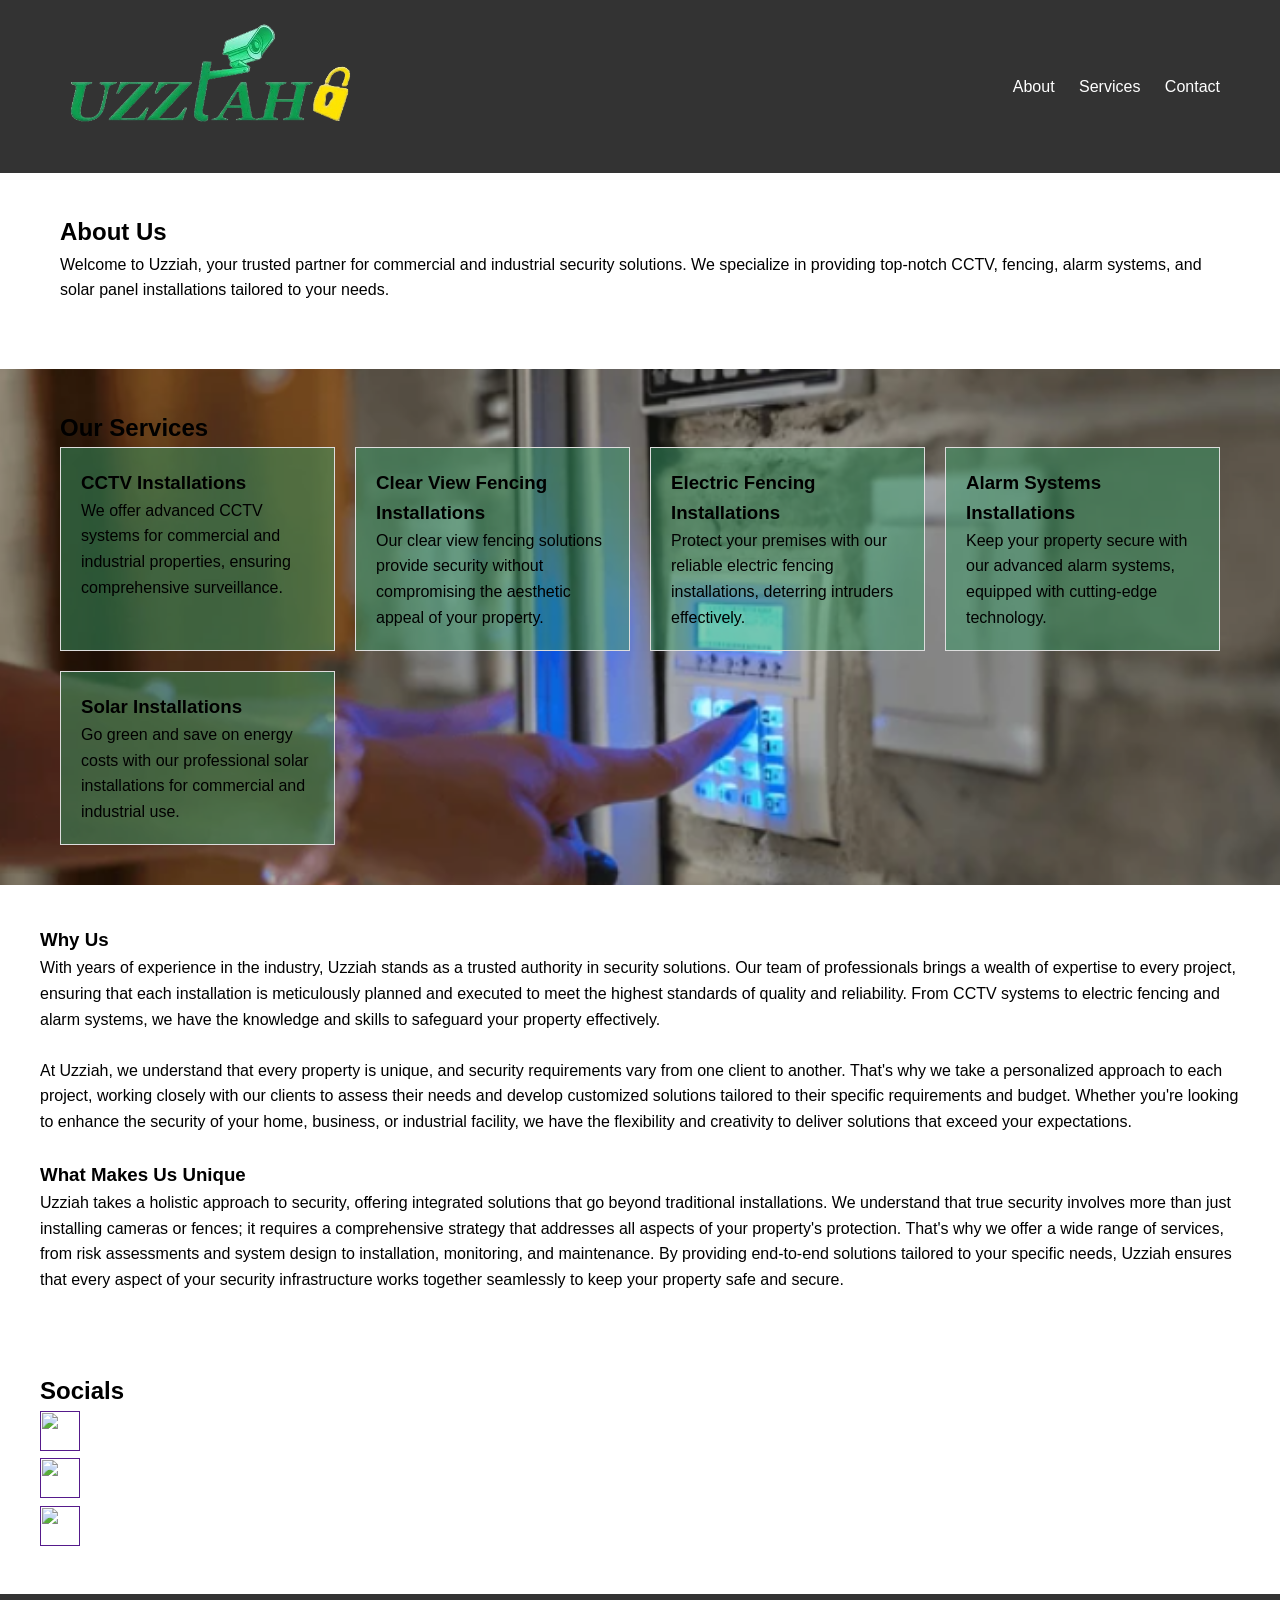
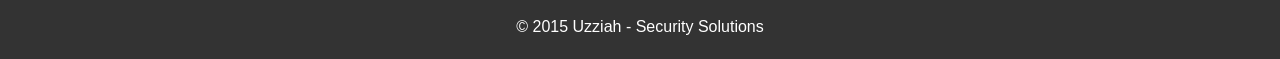
==== index.html @ 09a9c3ca "Update and rename uzziah.html to index.html" ====
<!DOCTYPE html>
<html lang="en">
<head>
  <meta charset="UTF-8">
  <meta name="viewport" content="width=device-width, initial-scale=1.0">
  <title>Uzziah - Security Solutions</title>
  <link rel="stylesheet" href="style.css">
    <link rel="icon" href="images/Blank%20Background.png">
</head>
<body>
  <header>
    <div class="container">
      <img src="images/Blank%20Background.png" id="logoimg">
      <nav>
        <ul>
          <li><a href="#about">About</a></li>
          <li><a href="#services">Services</a></li>
          <li><a href="#contact">Contact</a></li>
        </ul>
      </nav>
    </div>
  </header>

  <section id="about" class="section">
    <div class="container">
      <h2>About Us</h2>
      <p>Welcome to Uzziah, your trusted partner for commercial and industrial security solutions. We specialize in providing top-notch CCTV, fencing, alarm systems, and solar panel installations tailored to your needs.</p><br>
 
    </div>
  </section>

  <section id="services" class="section">
<!--Service Container-->
    <div class="container" id="maincont">
      <h2>Our Services</h2>
      <div class="services-grid">
        <div class="service" id="CCTV_Installations">
            <div id="colforcctv">
          <h3 class="CCTVboxCol">CCTV Installations</h3>
          <p class="CCTVboxCol">We offer advanced CCTV systems for commercial and industrial properties, ensuring comprehensive surveillance.</p>
                </div>
        </div>
        <div class="service" id="Clear_view_fence">
          <h3>Clear View Fencing Installations</h3>
          <p>Our clear view fencing solutions provide security without compromising the aesthetic appeal of your property.</p>
        </div>
        <div class="service" id="">
          <h3>Electric Fencing Installations</h3>
          <p>Protect your premises with our reliable electric fencing installations, deterring intruders effectively.</p>
        </div>
        <div class="service">
          <h3>Alarm Systems Installations</h3>
          <p>Keep your property secure with our advanced alarm systems, equipped with cutting-edge technology.</p>
        </div>
        <div class="service">
          <h3>Solar Installations</h3>
          <p>Go green and save on energy costs with our professional solar installations for commercial and industrial use.</p>
        </div>
      </div>
    </div>
  </section>
<div class="sectionText">
           <h3>Why Us</h3>
        <p>
        With years of experience in the industry, Uzziah stands as a trusted authority in security solutions. Our team of professionals brings a wealth of expertise to every project, ensuring that each installation is meticulously planned and executed to meet the highest standards of quality and reliability. From CCTV systems to electric fencing and alarm systems, we have the knowledge and skills to safeguard your property effectively.<br><br>
            At Uzziah, we understand that every property is unique, and security requirements vary from one client to another. That's why we take a personalized approach to each project, working closely with our clients to assess their needs and develop customized solutions tailored to their specific requirements and budget. Whether you're looking to enhance the security of your home, business, or industrial facility, we have the flexibility and creativity to deliver solutions that exceed your expectations.
        </p><br>
    <h3>What Makes Us Unique</h3>
    <p> Uzziah takes a holistic approach to security, offering integrated solutions that go beyond traditional installations. We understand that true security involves more than just installing cameras or fences; it requires a comprehensive strategy that addresses all aspects of your property's protection. That's why we offer a wide range of services, from risk assessments and system design to installation, monitoring, and maintenance. By providing end-to-end solutions tailored to your specific needs, Uzziah ensures that every aspect of your security infrastructure works together seamlessly to keep your property safe and secure.</p>
    </div>
   
    <section class="sectionText" id="Socials">
           <h2>Socials</h2>
<span>
        <div id="FaceBook" class="Socials">
            <a href="" id="FaceBookLink" class="socialLink">
    <img src="images/SocialMediaIcons/facebook.png" id="FaceBookLogo"></a>
            </div>
        <div id="Instagram" class="Socials">
            <a href="" id="InstaLink" class="socialLink">
    <img src="images/SocialMediaIcons/instagram.png" id="FaceBookLogo"></a>
            </div>
        <div id="X" class="Socials">
            <a href="" id="XLink" class="socialLink">
    <img src="images/SocialMediaIcons/twitter.png" id="FaceBookLogo"></a>
            </div>
    </span>
    </section>
    
<!--  <section id="contact" class="section">
    <div class="container">
      <h2>Contact Us</h2>
      <p>Ready to secure your property? Get in touch with us today!</p>
      <form id="contact-form">
        <input type="text" placeholder="Name" required>
        <input type="email" placeholder="Email" required>
        <textarea placeholder="Message" required></textarea>
        <button type="submit">Send</button>
      </form>
    </div>
  </section>-->

  <footer>
    <div class="container">
      <p>&copy; 2015 Uzziah - Security Solutions</p>
    </div>
  </footer>

  <script src="scripts.js"></script>
</body>
</html>
---- style.css ----
/* Reset CSS */
/*#389966*/
/*56,153,102*/
* {
  margin: 0;
  padding: 0;
  box-sizing: border-box;
  
}

@media only screen and (max-width: 600px) {
    /* CSS rules for screens smaller than 600px wide */
    /* For example, adjusting the layout for mobile devices */
}

@media only screen and (min-width: 601px) and (max-width: 1024px) {
    /* CSS rules for screens between 601px and 1024px wide */
    /* For example, adjusting the layout for tablets */
}

@media only screen and (min-width: 1025px) {
    /* CSS rules for screens wider than 1025px */
    /* For example, adjusting the layout for desktops */
}



#maincont{/*
    background-image:url(images/concrete-2562781_1280.jpg) ;*/
    background-size: contain ;
   
}

/* Global Styles */
body {
  font-family: Arial, sans-serif;
  line-height: 1.6;
}

.container {
  max-width: 1200px;
  margin: 0 auto;
  padding: 0 20px;
}

header {
  background: #333;
  color: #fff;
  padding: 20px 0;
}

header .container {
  display: flex;
  justify-content: space-between;
  align-items: center;
}

header nav ul {
  list-style: none;
}

header nav ul li {
  display: inline;
  margin-left: 20px;
}

header nav ul li a {
  color: #fff;
  text-decoration: none;
}

.section {
  padding: 40px 0;
}

#services{
   /* background: url(images/SOLAR.jpg);*/
}

.services-grid {
  display: grid;
  grid-template-columns: repeat(auto-fit, minmax(250px, 1fr));
  gap: 20px;
}

.service {
  border: 1px solid #ddd;
  padding: 20px;
    background: rgba(56,153,102, 0.5)
}

footer {
  background: #333;
  color: #fff;
  text-align: center;
  padding: 20px 0;
}

form input,
form textarea,
form button {
  width: 100%;
  margin-bottom: 10px;
  padding: 10px;
}

form button {
  background: #333;
  color: #fff;
  border: none;
  cursor: pointer;
}

form button:hover {
  background: #555;
}

#logoimg{
    width: 300px;
}


/*Hover Codes*/

#CCTV_Installations{
    
    
}

.sectionText{
    padding: 40px;
    margin: auto;
}


#FaceBookLogo{
    width: 40px;
    height: 40px;
    
}

.socialLink{
   
}




#FaceBook{

    
}

.Socials:hover{
/*    transform: scaleY(1.3);*/
    transform: rotate(45deg);
    cursor: cell;
    
}

.Socials{

 width: 40px;
  transform: rotate(0deg);
  transition: transform 0.3s ease;
    
        
}

#Socials{
    position:relative;
  
   
}
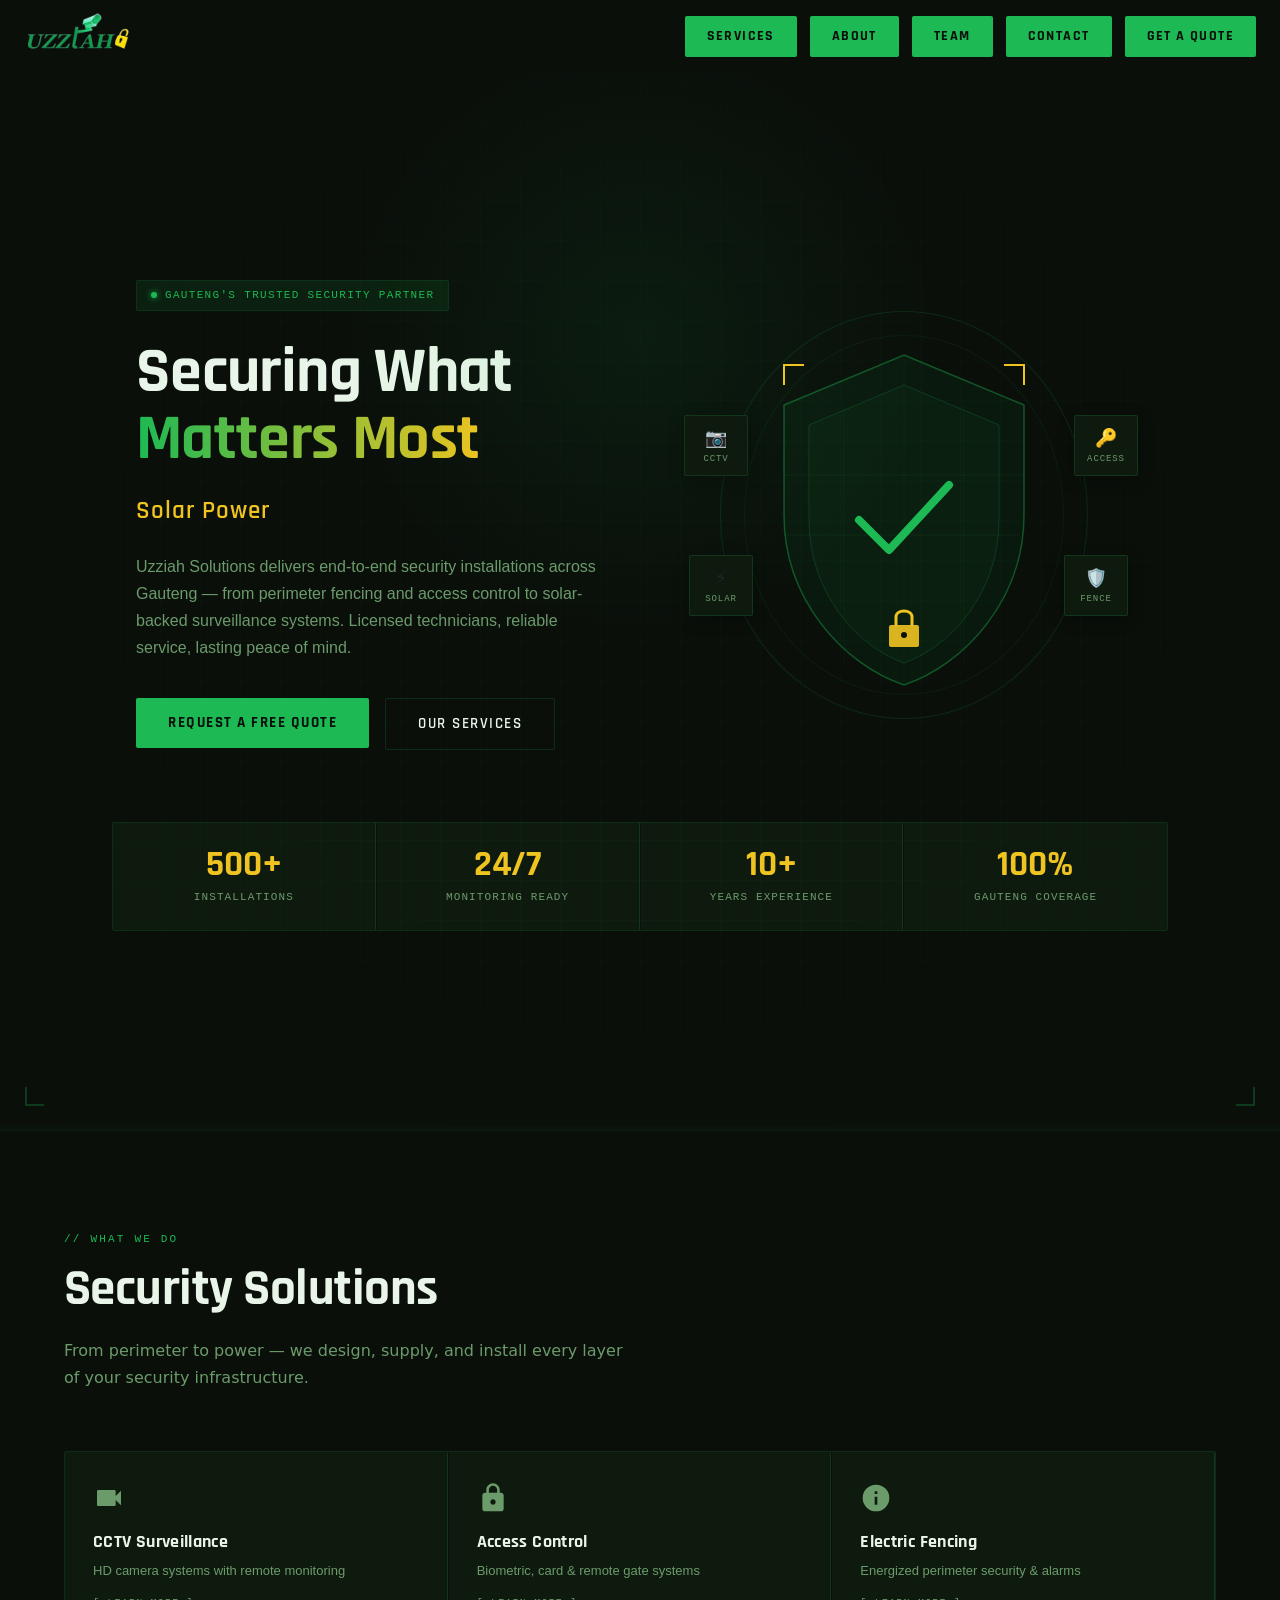
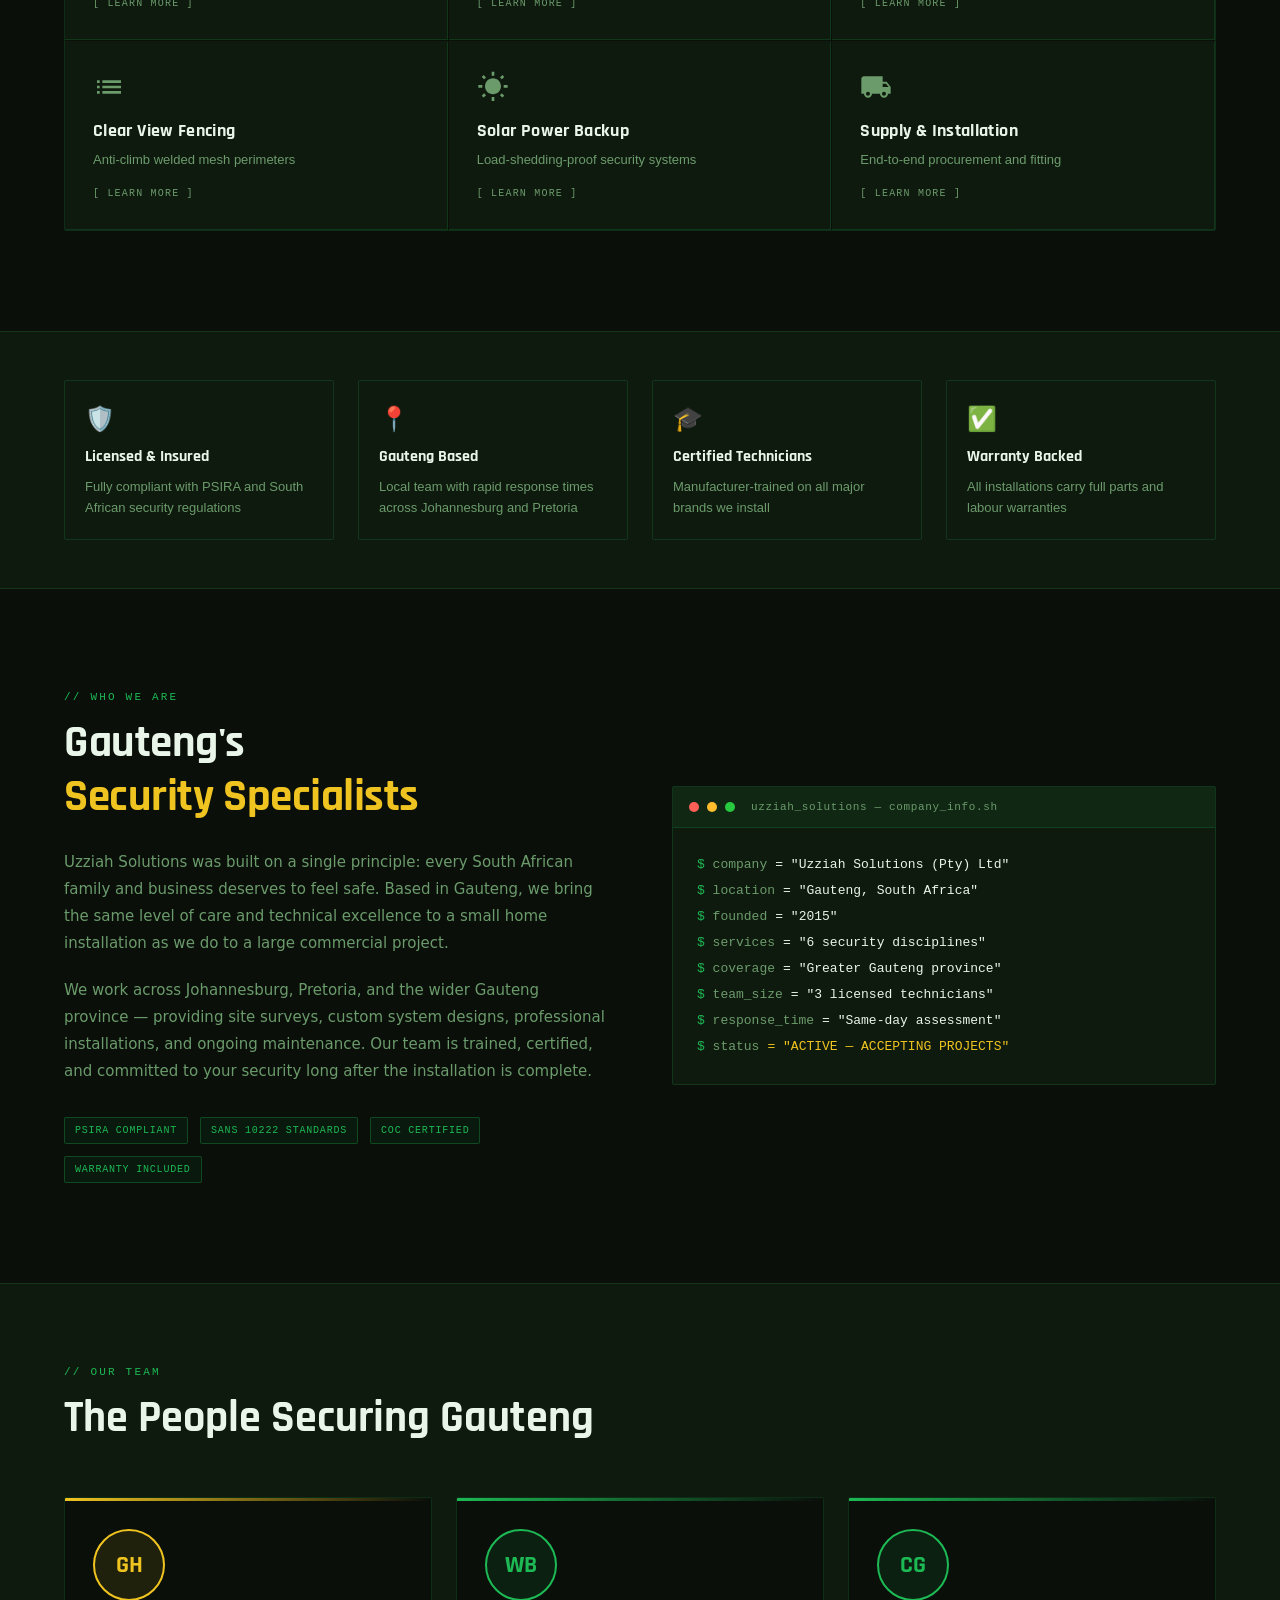
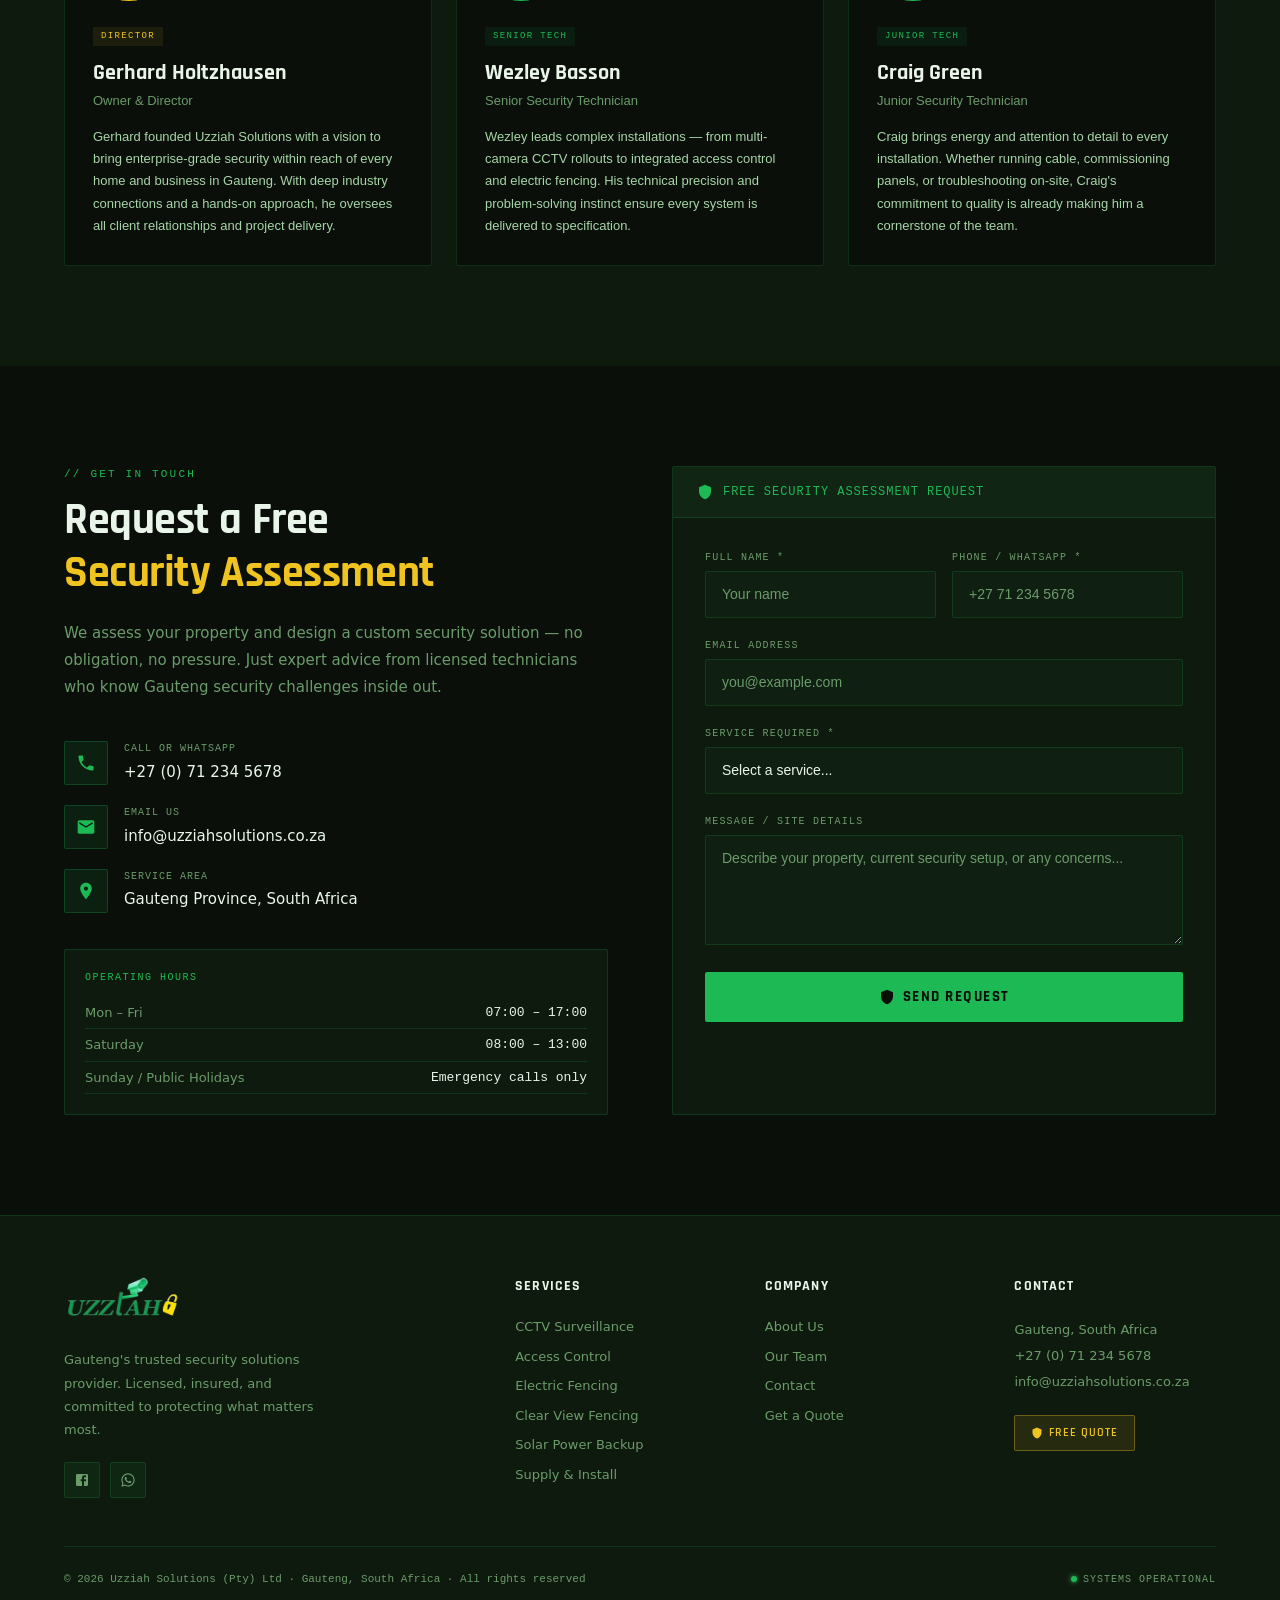
==== commit c4aa7a0b: "Add files via upload" ====
--- a/index.html
+++ b/index.html
@@ -1,111 +1,579 @@
 <!DOCTYPE html>
 <html lang="en">
 <head>
-  <meta charset="UTF-8">
-  <meta name="viewport" content="width=device-width, initial-scale=1.0">
-  <title>Uzziah - Security Solutions</title>
-  <link rel="stylesheet" href="style.css">
-    <link rel="icon" href="images/Blank%20Background.png">
+    <meta charset="UTF-8">
+    <meta name="viewport" content="width=device-width, initial-scale=1.0">
+    <link rel="stylesheet" href="assets/css/index.css">
+    <link rel="stylesheet" href="assets/css/anims.css">
+    <link rel="stylesheet" href="assets/css/global.css">
+    <link rel="icon" href="assets/Icons/BlankBackground.png">
+    <link rel="preconnect" href="https://fonts.googleapis.com">
+    <link rel="preconnect" href="https://fonts.gstatic.com" crossorigin>
+    <link href="https://fonts.googleapis.com/css2?family=Rajdhani:wght@300;400;500;600;700&display=swap" rel="stylesheet">
+
+    <!-- BootStrap -->
+     <link href="https://cdn.jsdelivr.net/npm/bootstrap@5.3.8/dist/css/bootstrap.min.css" rel="stylesheet">
+    <title>Uzziah Solutions</title>
 </head>
-<body>
-  <header>
-    <div class="container">
-      <img src="images/Blank%20Background.png" id="logoimg">
-      <nav>
-        <ul>
-          <li><a href="#about">About</a></li>
-          <li><a href="#services">Services</a></li>
-          <li><a href="#contact">Contact</a></li>
-        </ul>
-      </nav>
+<body style="background: var(--background);" >
+
+
+    
+    <nav class="NavBar">
+        <a href="index.html">
+        <div style="width: 108px; height: 48px; background: url(assets/Icons/BlankBackground.png) center center no-repeat;background-size: cover;" class="NavBox">
+            
+        </div></a>
+        <div class="" id="NavBoxButtonContainer">
+            <a href="#services" style="width: 100%;"><button type="button" class="NavBtn">Services</button></a>
+            <a href="#about" style="width: 100%;"><button type="button" class="NavBtn">About</button></a>
+            <a href="#team" style="width: 100%;"><button type="button" class="NavBtn">Team</button></a>
+            <a href="#contact" style="width: 100%;"><button type="button" class="NavBtn">Contact</button></a>
+            <a href="#getAQuote" style="width: 100%;"><button type="button" class="NavBtn">Get A Quote</button></a>
+
+        </div>
+        <button class="HamBurger noBG" id="HamBurger">
+            <svg xmlns="http://www.w3.org/2000/svg"  fill="currentColor" class="bi bi-list" viewBox="0 0 16 16">
+                <path fill-rule="evenodd" d="M2.5 12a.5.5 0 0 1 .5-.5h10a.5.5 0 0 1 0 1H3a.5.5 0 0 1-.5-.5m0-4a.5.5 0 0 1 .5-.5h10a.5.5 0 0 1 0 1H3a.5.5 0 0 1-.5-.5m0-4a.5.5 0 0 1 .5-.5h10a.5.5 0 0 1 0 1H3a.5.5 0 0 1-.5-.5"/>
+            </svg>
+        </button>
+    </nav>
+
+    <main>
+        <section class="GridScanBG" id="hero" >
+
+        <!-- Landing Area -->
+        <div id="landingArea" class=" maxWidth1200">
+
+
+
+
+            <svg width="32" height="32" viewBox="0 0 32 32" fill="none" style="position: absolute; width: 32px; height: 32px; opacity: 0.35; top: 24px; right: 24px; transform: rotate(90deg);">
+                <path d="M2 20 L2 2 L20 2" stroke="#1db954" stroke-width="1.5" fill="none"></path>
+            </svg>
+
+            <svg width="32" height="32" viewBox="0 0 32 32" fill="none" style="position: absolute; width: 32px; height: 32px; opacity: 0.35; top: 24px; left: 24px; transform: rotate(0deg);">
+                <path d="M2 20 L2 2 L20 2" stroke="#1db954" stroke-width="1.5" fill="none"></path>
+            </svg>
+            <svg width="32" height="32" viewBox="0 0 32 32" fill="none" style="position: absolute; width: 32px; height: 32px; opacity: 0.35; bottom: 24px; left: 24px; transform: rotate(270deg);"><path d="M2 20 L2 2 L20 2" stroke="#1db954" stroke-width="1.5" fill="none"></path></svg>
+            <svg width="32" height="32" viewBox="0 0 32 32" fill="none" style="position: absolute; width: 32px; height: 32px; opacity: 0.35; bottom: 24px; right: 24px; transform: rotate(180deg);">
+                <path d="M2 20 L2 2 L20 2" stroke="#1db954" stroke-width="1.5" fill="none"></path>
+            </svg>
+        <!-- Nav Bar -->
+         <div style="position: absolute;top: 30%;left: 50%;transform: translate(-50%, -50%);width: 600px;height: 600px;border-radius: 50%;background: radial-gradient(circle, rgba(29, 185, 84, 0.08) 0%, transparent 70%);pointer-events: none;"></div>
+            <div id="LandingArea_midBox">
+                <div id="LandingArea_midBox2">
+                    <div class="LandingArea_midBox_box">
+
+                        <div class="primaryTextGreen" id="PingTitle">
+                            <span class="pingBall" style="animation: 1.4s ease-out 0s infinite normal none running pulse-ring;align-items: center;"></span>
+                            <div id="pingText">Gauteng's Trusted Security Partner</div>
+                        </div>
+
+                        <h1 id="h1SecuringWhat">Securing What
+                            <br>
+                            <span class="text-shimmer">Matters Most</span>
+                        </h1>
+                        <div><span id="ChangingText"></span></div>
+
+                        <p class="mutedText ">Uzziah Solutions delivers end-to-end security installations
+                            across Gauteng — from perimeter fencing and access control
+                            to solar-backed surveillance systems. Licensed technicians,
+                            reliable service, lasting peace of mind.</p>
+
+                        <div id="BTN_Group_1">
+                            <a href="#getAQuote"><button class="" id="RequestAFreeQuoteBtn">Request a Free Quote</button></a>
+                            <a href="#services"><button class="" id="OurServiceBtn">Our Services</button></a>
+                        </div>
+
+
+
+
+                    </div>
+                    <div class="LandingArea_midBox_box">
+                        <div style="display: flex; justify-content: center; align-items: center; opacity: 1; transition: opacity 1s 0.3s, transform 1s 0.3s; transform: none;">
+                            <div style="position: relative; width: 320px; height: 360px;">
+                                <div style="position: absolute; inset: -24px; border-radius: 50%; border: 1px solid rgba(29, 185, 84, 0.15);"></div>
+                                <div style="position: absolute; inset: 0px; border-radius: 50%; border: 1px solid rgba(29, 185, 84, 0.08); animation: 2.5s ease-out 0s infinite normal none running pulse-ring;"></div>
+                                <svg width="320" height="360" viewBox="0 0 320 360" fill="none" xmlns="http://www.w3.org/2000/svg">
+                                    <path d="M160 20 L280 70 L280 180 C280 265 220 330 160 350 C100 330 40 265 40 180 L40 70 Z" fill="rgba(29,185,84,0.06)" stroke="rgba(29,185,84,0.4)" stroke-width="1.5"></path>
+                                    <path d="M160 50 L255 90 L255 185 C255 255 210 310 160 328 C110 310 65 255 65 185 L65 90 Z" fill="rgba(29,185,84,0.04)" stroke="rgba(29,185,84,0.2)" stroke-width="1"></path>
+                                    <path d="M115 185 L145 215 L205 150" stroke="#1db954" stroke-width="8" stroke-linecap="round" stroke-linejoin="round"></path>
+                                    <rect x="145" y="290" width="30" height="22" rx="2" fill="#f0c420" opacity="0.9"></rect>
+                                    <path d="M152 290 L152 282 C152 274 168 274 168 282 L168 290" stroke="#f0c420" stroke-width="3" fill="none" stroke-linecap="round"></path>
+                                    <circle cx="160" cy="300" r="3" fill="#0a0f0a"></circle><line x1="40" y1="140" x2="280" y2="140" stroke="rgba(29,185,84,0.08)" stroke-width="1"></line>
+                                    <line x1="40" y1="200" x2="275" y2="200" stroke="rgba(29,185,84,0.08)" stroke-width="1"></line>
+                                    <line x1="100" y1="70" x2="100" y2="330" stroke="rgba(29,185,84,0.05)" stroke-width="1"></line>
+                                    <line x1="160" y1="20" x2="160" y2="350" stroke="rgba(29,185,84,0.05)" stroke-width="1"></line>
+                                    <line x1="220" y1="70" x2="220" y2="330" stroke="rgba(29,185,84,0.05)" stroke-width="1"></line>
+                                    <path d="M60 30 L40 30 L40 50" stroke="var(--accent)" stroke-width="2" fill="none"></path>
+                                    <path d="M260 30 L280 30 L280 50" stroke="var(--accent)" stroke-width="2" fill="none"></path>
+                                </svg>
+                                <div style="position: absolute; left: -60px; top: 80px; background: var(--card); border: 1px solid var(--border); border-radius: 2px; padding: 8px 12px; display: flex; flex-direction: column; align-items: center; gap: 2px; animation: 0.6s ease 0s 1 normal forwards running fadeUp;  box-shadow: rgba(0, 0, 0, 0.3) 0px 4px 16px; min-width: 64px;">
+                                    <span style="font-size: 18px;">📷</span>
+                                    <span style="font-family: var(--font-mono); font-size: 9px; color: var(--muted-foreground); letter-spacing: 0.1em; text-transform: uppercase;">CCTV</span>
+                                </div>
+                                <div style="position: absolute; left: 330px; top: 80px; background: var(--card); border: 1px solid var(--border); border-radius: 2px; padding: 8px 12px; display: flex; flex-direction: column; align-items: center; gap: 2px; animation: 0.6s ease 0.3s 1 normal forwards running fadeUp;  box-shadow: rgba(0, 0, 0, 0.3) 0px 4px 16px; min-width: 64px;">
+                                    <span style="font-size: 18px;">🔑</span>
+                                    <span style="font-family: var(--font-mono); font-size: 9px; color: var(--muted-foreground); letter-spacing: 0.1em; text-transform: uppercase;">Access</span>
+                                </div>
+                                <div style="position: absolute; left: -55px; top: 220px; background: var(--card); border: 1px solid var(--border); border-radius: 2px; padding: 8px 12px; display: flex; flex-direction: column; align-items: center; gap: 2px; animation: 0.6s ease 0.6s 1 normal forwards running fadeUp;  box-shadow: rgba(0, 0, 0, 0.3) 0px 4px 16px; min-width: 64px;">
+                                    <span style="font-size: 18px;">⚡</span>
+                                    <span style="font-family: var(--font-mono); font-size: 9px; color: var(--muted-foreground); letter-spacing: 0.1em; text-transform: uppercase;">Solar</span>
+                                </div>
+                                <div style="position: absolute; left: 320px; top: 220px; background: var(--card); border: 1px solid var(--border); border-radius: 2px; padding: 8px 12px; display: flex; flex-direction: column; align-items: center; gap: 2px; animation: 0.6s ease 0.9s 1 normal forwards running fadeUp;  box-shadow: rgba(0, 0, 0, 0.3) 0px 4px 16px; min-width: 64px;">
+                                    <span style="font-size: 18px;">🛡</span>
+                                    <span style="font-family: var(--font-mono); font-size: 9px; color: var(--muted-foreground); letter-spacing: 0.1em; text-transform: uppercase;">Fence</span>
+                                </div>
+                            </div>
+                        </div>
+                    </div>
+
+                </div>
+            </div>
+            <div class="stats-grid" style="display: grid; grid-template-columns: repeat(4, 1fr); gap: 1px; margin-top: 72px; border: 1px solid var(--border); border-radius: 2px; overflow: hidden; opacity: 1; transition: opacity 1s 0.6s;">
+                <div style="padding: 24px; background: var(--card); text-align: center; border-right: 1px solid var(--border); transition: background 0.2s;">
+                    <div style="font-family: var(--font-display); font-size: 36px; font-weight: 700; color: var(--accent); line-height: 1;">500+</div>
+                    <div style="font-family: var(--font-mono); font-size: 11px; color: var(--muted-foreground); letter-spacing: 0.1em; text-transform: uppercase; margin-top: 6px;">Installations</div>
+                </div>
+                <div style="padding: 24px; background: var(--card); text-align: center; border-right: 1px solid var(--border); transition: background 0.2s;">
+                    <div style="font-family: var(--font-display); font-size: 36px; font-weight: 700; color: var(--accent); line-height: 1;">24/7</div>
+                    <div style="font-family: var(--font-mono); font-size: 11px; color: var(--muted-foreground); letter-spacing: 0.1em; text-transform: uppercase; margin-top: 6px;">Monitoring Ready</div>
+                </div>
+                <div style="padding: 24px; background: var(--card); text-align: center; border-right: 1px solid var(--border); transition: background 0.2s;">
+                    <div style="font-family: var(--font-display); font-size: 36px; font-weight: 700; color: var(--accent); line-height: 1;">10+</div>
+                    <div style="font-family: var(--font-mono); font-size: 11px; color: var(--muted-foreground); letter-spacing: 0.1em; text-transform: uppercase; margin-top: 6px;">Years Experience</div>
+                </div>
+                <div style="padding: 24px; background: var(--card); text-align: center; border-right-width: medium; border-right-style: none; border-right-color: currentcolor; transition: background 0.2s;">
+                    <div style="font-family: var(--font-display); font-size: 36px; font-weight: 700; color: var(--accent); line-height: 1;">100%</div>
+                    <div style="font-family: var(--font-mono); font-size: 11px; color: var(--muted-foreground); letter-spacing: 0.1em; text-transform: uppercase; margin-top: 6px;">Gauteng Coverage</div>
+                </div>
+            </div>
+
+        </div>
+        </section>
+
+        <section id="services" style="padding: 100px 0px; background: var(--background);">
+            <div style="max-width: 1200px; margin: 0px auto; padding: 0px 24px;">
+                <div style="margin-bottom: 60px;">
+                    <div style="font-family: var(--font-mono); font-size: 11px; color: var(--primary); letter-spacing: 0.2em; text-transform: uppercase; margin-bottom: 12px;">// What We Do</div>
+                    <h2 style="font-family: var(--font-display); font-size: clamp(32px, 4vw, 52px); font-weight: 700; color: var(--foreground); margin: 0px; letter-spacing: -0.01em;">Security Solutions</h2>
+                    <p style="color: var(--muted-foreground); font-size: 16px; line-height: 1.7; max-width: 560px; margin-top: 16px;">From perimeter to power — we design, supply, and install every layer of your security infrastructure.</p>
+                    </div>
+                    <div class="services-grid" style="display: grid; grid-template-columns: repeat(3, 1fr); gap: 1px; border: 1px solid var(--border); border-radius: 2px; overflow: hidden;">
+                        
+                        <button class="service-card" data-target="SecuritySolutionsCCTV_Box" data-hover="true" style="background: var(--card); border-top: 2px solid transparent; border-right: 1px solid var(--border); border-bottom: 1px solid var(--border); border-left-width: medium; border-left-style: none; border-left-color: currentcolor; border-image: none; padding: 28px; text-align: left; transition: 0.2s; position: relative; overflow: hidden;">
+                            <div style="color: var(--muted-foreground); transition: color 0.2s; margin-bottom: 14px;">
+                                <svg width="32" height="32" viewBox="0 0 24 24" fill="currentColor">
+                                    <path d="M17 10.5V7c0-.55-.45-1-1-1H4c-.55 0-1 .45-1 1v10c0 .55.45 1 1 1h12c.55 0 1-.45 1-1v-3.5l4 4v-11l-4 4z"></path>
+                                    </svg>
+                                    </div>
+                                    <div style="font-family: var(--font-display); font-size: 18px; font-weight: 700; color: var(--foreground); margin-bottom: 6px; letter-spacing: 0.02em; transition: color 0.2s;">CCTV Surveillance</div>
+                                    <div style="font-family: var(--font-body); font-size: 13px; color: var(--muted-foreground); line-height: 1.5;">HD camera systems with remote monitoring</div>
+                                    <div style="margin-top: 16px; font-family: var(--font-mono); font-size: 10px; color: var(--muted-foreground); letter-spacing: 0.12em; text-transform: uppercase; transition: color 0.2s;">[ Learn More ]</div>
+                        </button>
+
+                                    <button  class="service-card" data-target="SecuritySolutionsAC_Box"data-hover="true" style="background: var(--card); border-top: 2px solid transparent; border-right: 1px solid var(--border); border-bottom: 1px solid var(--border); border-left-width: medium; border-left-style: none; border-left-color: currentcolor; border-image: none; padding: 28px; text-align: left; transition: 0.2s; position: relative; overflow: hidden;">
+                                        <div style="color: var(--muted-foreground); transition: color 0.2s; margin-bottom: 14px;">
+                                            <svg width="32" height="32" viewBox="0 0 24 24" fill="currentColor"><path d="M18 8h-1V6c0-2.76-2.24-5-5-5S7 3.24 7 6v2H6c-1.1 0-2 .9-2 2v10c0 1.1.9 2 2 2h12c1.1 0 2-.9 2-2V10c0-1.1-.9-2-2-2zM12 17c-1.1 0-2-.9-2-2s.9-2 2-2 2 .9 2 2-.9 2-2 2zm3.1-9H8.9V6c0-1.71 1.39-3.1 3.1-3.1h.01c1.71 0 3.1 1.39 3.1 3.1v2z"></path>
+                                            </svg>
+                                            </div>
+                                            <div style="font-family: var(--font-display); font-size: 18px; font-weight: 700; color: var(--foreground); margin-bottom: 6px; letter-spacing: 0.02em; transition: color 0.2s;">Access Control</div>
+                                            <div style="font-family: var(--font-body); font-size: 13px; color: var(--muted-foreground); line-height: 1.5;">Biometric, card &amp; remote gate systems</div>
+                                            <div style="margin-top: 16px; font-family: var(--font-mono); font-size: 10px; color: var(--muted-foreground); letter-spacing: 0.12em; text-transform: uppercase; transition: color 0.2s;">[ Learn More ]</div>
+                                            </button>
+
+                                            <button class="service-card" data-target="SecuritySolutionsEF_Box" data-hover="true" style="background: var(--card); border-top: 2px solid transparent; border-right: 1px solid var(--border); border-bottom: 1px solid var(--border); border-left-width: medium; border-left-style: none; border-left-color: currentcolor; border-image: none; padding: 28px; text-align: left; transition: 0.2s; position: relative; overflow: hidden;">
+                                                <div style="color: var(--muted-foreground); transition: color 0.2s; margin-bottom: 14px;">
+                                                    <svg width="32" height="32" viewBox="0 0 24 24" fill="currentColor"><path d="M13 9h-2V7h2m0 10h-2v-6h2m-1-9A10 10 0 0 0 2 12a10 10 0 0 0 10 10 10 10 0 0 0 10-10A10 10 0 0 0 12 2z"></path>
+                                                    </svg>
+                                                    </div>
+                                                    <div style="font-family: var(--font-display); font-size: 18px; font-weight: 700; color: var(--foreground); margin-bottom: 6px; letter-spacing: 0.02em; transition: color 0.2s;">Electric Fencing</div>
+                                                    <div style="font-family: var(--font-body); font-size: 13px; color: var(--muted-foreground); line-height: 1.5;">Energized perimeter security &amp; alarms</div>
+                                                    <div style="margin-top: 16px; font-family: var(--font-mono); font-size: 10px; color: var(--muted-foreground); letter-spacing: 0.12em; text-transform: uppercase; transition: color 0.2s;">[ Learn More ]</div>
+                                                    </button>
+                                                    
+                                                    <button  class="service-card" data-target="SecuritySolutionsCVF_Box" data-hover="true" style="background: var(--card); border-top: 2px solid transparent; border-right: 1px solid var(--border); border-bottom: 1px solid var(--border); border-left-width: medium; border-left-style: none; border-left-color: currentcolor; border-image: none; padding: 28px; text-align: left; transition: 0.2s; position: relative; overflow: hidden;">
+                                                        <div style="color: var(--muted-foreground); transition: color 0.2s; margin-bottom: 14px;">
+                                                        <svg width="32" height="32" viewBox="0 0 24 24" fill="currentColor">
+                                                        <path d="M3 13h2v-2H3v2zm0 4h2v-2H3v2zm0-8h2V7H3v2zm4 4h14v-2H7v2zm0 4h14v-2H7v2zM7 7v2h14V7H7z">
+
+                                                    </path>
+                                                    </svg>
+                                                    </div>
+                                                    <div style="font-family: var(--font-display); font-size: 18px; font-weight: 700; color: var(--foreground); margin-bottom: 6px; letter-spacing: 0.02em; transition: color 0.2s;">Clear View Fencing</div>
+                                                    <div style="font-family: var(--font-body); font-size: 13px; color: var(--muted-foreground); line-height: 1.5;">Anti-climb welded mesh perimeters</div>
+                                                    <div style="margin-top: 16px; font-family: var(--font-mono); font-size: 10px; color: var(--muted-foreground); letter-spacing: 0.12em; text-transform: uppercase; transition: color 0.2s;">[ Learn More ]</div>
+                                                    </button>
+
+                                                    <button  class="service-card" data-target="SecuritySolutionsSPB_Box" data-hover="true" style="background: var(--card); border-top: 2px solid transparent; border-right: 1px solid var(--border); border-bottom: 1px solid var(--border); border-left-width: medium; border-left-style: none; border-left-color: currentcolor; border-image: none; padding: 28px; text-align: left; transition: 0.2s; position: relative; overflow: hidden;">
+                                                        <div style="color: var(--muted-foreground); transition: color 0.2s; margin-bottom: 14px;">
+                                                        <svg width="32" height="32" viewBox="0 0 24 24" fill="currentColor">
+                                                        <path d="M6.76 4.84l-1.8-1.79-1.41 1.41 1.79 1.79 1.42-1.41zM4 10.5H1v2h3v-2zm9-9.95h-2V3.5h2V.55zm7.45 3.91l-1.41-1.41-1.79 1.79 1.41 1.41 1.79-1.79zm-3.21 13.7l1.79 1.8 1.41-1.41-1.8-1.79-1.4 1.4zM20 10.5v2h3v-2h-3zm-8-5c-3.31 0-6 2.69-6 6s2.69 6 6 6 6-2.69 6-6-2.69-6-6-6zm-1 16.95h2V19.5h-2v2.95zm-7.45-3.91l1.41 1.41 1.79-1.8-1.41-1.41-1.79 1.8z">
+
+                                                    </path>
+                                                    </svg>
+                                                    </div>
+                                                    <div style="font-family: var(--font-display); font-size: 18px; font-weight: 700; color: var(--foreground); margin-bottom: 6px; letter-spacing: 0.02em; transition: color 0.2s;">Solar Power Backup
+
+                                                    </div>
+                                                    <div style="font-family: var(--font-body); font-size: 13px; color: var(--muted-foreground); line-height: 1.5;">Load-shedding-proof security systems</div>
+                                                    <div style="margin-top: 16px; font-family: var(--font-mono); font-size: 10px; color: var(--muted-foreground); letter-spacing: 0.12em; text-transform: uppercase; transition: color 0.2s;">[ Learn More ]</div>
+                                                    </button>
+
+                                                    <button  class="service-card" data-target="SecuritySolutionsSI_Box" data-hover="true" style="background: var(--card); border-top: 2px solid transparent; border-right: 1px solid var(--border); border-bottom: 1px solid var(--border); border-left-width: medium; border-left-style: none; border-left-color: currentcolor; border-image: none; padding: 28px; text-align: left; transition: 0.2s; position: relative; overflow: hidden;">
+                                                        <div style="color: var(--muted-foreground); transition: color 0.2s; margin-bottom: 14px;">
+                                                        <svg width="32" height="32" viewBox="0 0 24 24" fill="currentColor">
+                                                        <path d="M20 8h-3V4H3c-1.1 0-2 .9-2 2v11h2c0 1.66 1.34 3 3 3s3-1.34 3-3h6c0 1.66 1.34 3 3 3s3-1.34 3-3h2v-5l-3-4zM6 18.5c-.83 0-1.5-.67-1.5-1.5s.67-1.5 1.5-1.5 1.5.67 1.5 1.5-.67 1.5-1.5 1.5zm13.5-9l1.96 2.5H17V9.5h2.5zm-1.5 9c-.83 0-1.5-.67-1.5-1.5s.67-1.5 1.5-1.5 1.5.67 1.5 1.5-.67 1.5-1.5 1.5z"></path>
+                                                    </svg>
+                                                    </div>
+                                                    <div style="font-family: var(--font-display); font-size: 18px; font-weight: 700; color: var(--foreground); margin-bottom: 6px; letter-spacing: 0.02em; transition: color 0.2s;">Supply &amp; Installation</div>
+                                                    <div style="font-family: var(--font-body); font-size: 13px; color: var(--muted-foreground); line-height: 1.5;">End-to-end procurement and fitting</div>
+                                                    <div style="margin-top: 16px; font-family: var(--font-mono); font-size: 10px; color: var(--muted-foreground); letter-spacing: 0.12em; text-transform: uppercase; transition: color 0.2s;">[ Learn More ]</div>
+                                                    </button>
+                                                    </div>
+
+
+
+
+                                                    
+            <div id="SecuritySolutionsCCTV_Box" style="margin-top: 1px; background: var(--card); border-top: 2px solid rgb(29, 185, 84);  border-radius: 0px 0px 2px 2px; padding: 40px; animation: 0.3s ease 0s 1 normal none running fadeUp;">
+                <div class="detail-grid" style="display: grid; grid-template-columns: 1fr 1fr; gap: 40px;">
+                    <div>
+                        <h3 style="font-family: var(--font-display); font-size: 28px; font-weight: 700; color: rgb(29, 185, 84); margin: 0px 0px 16px;">CCTV Surveillance</h3>
+                        <p style="color: var(--card-foreground); font-size: 15px; line-height: 1.8; margin: 0px;">Full HD and 4K camera installations for residential, commercial, and industrial sites. Remote viewing via smartphone, motion alerts, night vision, and cloud or local NVR storage. We design layouts for maximum coverage with zero blind spots.</p>
+                    </div>
+                    <div>
+                        <div style="font-family: var(--font-mono); font-size: 10px; color: var(--muted-foreground); letter-spacing: 0.15em; text-transform: uppercase; margin-bottom: 16px;">Key Features
+                        </div>
+                        <ul style="margin: 0px; padding: 0px; list-style: none; display: grid; grid-template-columns: 1fr 1fr; gap: 8px;">
+                            <li style="display: flex; align-items: center; gap: 8px; color: var(--secondary-foreground); font-size: 14px;"><span style="color: rgb(29, 185, 84); font-weight: 700;">✓</span>HD &amp; 4K cameras</li>
+                            <li style="display: flex; align-items: center; gap: 8px; color: var(--secondary-foreground); font-size: 14px;"><span style="color: rgb(29, 185, 84); font-weight: 700;">✓</span>Night vision IR</li>
+                            <li style="display: flex; align-items: center; gap: 8px; color: var(--secondary-foreground); font-size: 14px;"><span style="color: rgb(29, 185, 84); font-weight: 700;">✓</span>Remote mobile viewing</li>
+                            <li style="display: flex; align-items: center; gap: 8px; color: var(--secondary-foreground); font-size: 14px;"><span style="color: rgb(29, 185, 84); font-weight: 700;">✓</span>Motion detection alerts</li>
+                            <li style="display: flex; align-items: center; gap: 8px; color: var(--secondary-foreground); font-size: 14px;"><span style="color: rgb(29, 185, 84); font-weight: 700;">✓</span>Cloud &amp; local storage</li>
+                            <li style="display: flex; align-items: center; gap: 8px; color: var(--secondary-foreground); font-size: 14px;"><span style="color: rgb(29, 185, 84); font-weight: 700;">✓</span>ANPR/License plate capture</li>
+                        </ul>
+                        <a href="#contact" data-hover="true" style="display: inline-block; margin-top: 24px; background: rgb(29, 185, 84); color: rgb(10, 15, 10); font-family: var(--font-display); font-weight: 700; font-size: 13px; letter-spacing: 0.1em; text-transform: uppercase; padding: 10px 24px; text-decoration: none; border-radius: 2px; transition: opacity 0.2s; opacity: 1;">Get a Quote for This Service</a>
+                    </div>
+                </div>
+            </div>
+
+            <div id="SecuritySolutionsAC_Box" style="margin-top: 1px; background: var(--card); border-top: 2px solid rgb(240, 196, 32);  border-radius: 0px 0px 2px 2px; padding: 40px; animation: 0.3s ease 0s 1 normal none running fadeUp;">
+                <div class="detail-grid" style="display: grid; grid-template-columns: 1fr 1fr; gap: 40px;">
+                    <div>
+                        <h3 style="font-family: var(--font-display); font-size: 28px; font-weight: 700; color: rgb(240, 196, 32); margin: 0px 0px 16px;">Access Control</h3>
+                        <p style="color: var(--card-foreground); font-size: 15px; line-height: 1.8; margin: 0px;">Restrict and track who enters your property with precision. We install fingerprint readers, access cards, PIN pads, video intercoms, electric gate motors, and boom barriers. Fully integrated with your CCTV system for complete audit trails.</p>
+                    </div>
+                    <div>
+                        <div style="font-family: var(--font-mono); font-size: 10px; color: var(--muted-foreground); letter-spacing: 0.15em; text-transform: uppercase; margin-bottom: 16px;">
+                            Key Features
+                        </div>
+                        <ul style="margin: 0px; padding: 0px; list-style: none; display: grid; grid-template-columns: 1fr 1fr; gap: 8px;">
+                            <li style="display: flex; align-items: center; gap: 8px; color: var(--secondary-foreground); font-size: 14px;">
+                                <span style="color: rgb(240, 196, 32); font-weight: 700;">✓</span>Fingerprint biometrics</li>
+
+                                <li style="display: flex; align-items: center; gap: 8px; color: var(--secondary-foreground); font-size: 14px;">
+                                    <span style="color: rgb(240, 196, 32); font-weight: 700;">✓</span>Smart card / fob access</li>
+
+                                    <li style="display: flex; align-items: center; gap: 8px; color: var(--secondary-foreground); font-size: 14px;">
+                                        <span style="color: rgb(240, 196, 32); font-weight: 700;">✓</span>Electric gate motors</li>
+
+                                        <li style="display: flex; align-items: center; gap: 8px; color: var(--secondary-foreground); font-size: 14px;">
+                                            <span style="color: rgb(240, 196, 32); font-weight: 700;">✓</span>Video intercoms</li>
+
+                                            <li style="display: flex; align-items: center; gap: 8px; color: var(--secondary-foreground); font-size: 14px;">
+                                                <span style="color: rgb(240, 196, 32); font-weight: 700;">✓</span>Boom barriers</li>
+
+                                                <li style="display: flex; align-items: center; gap: 8px; color: var(--secondary-foreground); font-size: 14px;">
+                                                    <span style="color: rgb(240, 196, 32); font-weight: 700;">✓</span>Visitor management logs</li>
+                        
+                        </ul>
+                                                <a href="#contact" data-hover="true" style="display: inline-block; margin-top: 24px; background: rgb(240, 196, 32); color: rgb(10, 15, 10); font-family: var(--font-display); font-weight: 700; font-size: 13px; letter-spacing: 0.1em; text-transform: uppercase; padding: 10px 24px; text-decoration: none; border-radius: 2px; transition: opacity 0.2s;">Get a Quote for This Service</a>
+                     
+                    </div>
+                </div>
+
+
+            </div>   
+             
+            <div id="SecuritySolutionsEF_Box" style="margin-top: 1px; background: var(--card); border-top: 2px solid rgb(29, 185, 84);  border-radius: 0px 0px 2px 2px; padding: 40px; animation: 0.3s ease 0s 1 normal none running fadeUp;">
+                <div class="detail-grid" style="display: grid; grid-template-columns: 1fr 1fr; gap: 40px;">
+                    <div>
+                        <h3 style="font-family: var(--font-display); font-size: 28px; font-weight: 700; color: rgb(29, 185, 84); margin: 0px 0px 16px;">Electric Fencing</h3>
+                        <p style="color: var(--card-foreground); font-size: 15px; line-height: 1.8; margin: 0px;">High-voltage electric fence systems compliant with South African regulations. Energizers, pulsing units, alarm integration, and tamper alerts. Ideal for residential estates, farms, warehouses, and commercial properties requiring active deterrence.</p>
+                    </div>
+                    <div>
+                        <div style="font-family: var(--font-mono); font-size: 10px; color: var(--muted-foreground); letter-spacing: 0.15em; text-transform: uppercase; margin-bottom: 16px;">Key Features
+                        </div>
+                        <ul style="margin: 0px; padding: 0px; list-style: none; display: grid; grid-template-columns: 1fr 1fr; gap: 8px;">
+                            <li style="display: flex; align-items: center; gap: 8px; color: var(--secondary-foreground); font-size: 14px;"><span style="color: rgb(29, 185, 84); font-weight: 700;">✓</span>Compliant energizers</li>
+                            <li style="display: flex; align-items: center; gap: 8px; color: var(--secondary-foreground); font-size: 14px;"><span style="color: rgb(29, 185, 84); font-weight: 700;">✓</span>Perimeter alarm integration</li>
+                            <li style="display: flex; align-items: center; gap: 8px; color: var(--secondary-foreground); font-size: 14px;"><span style="color: rgb(29, 185, 84); font-weight: 700;">✓</span>Tamper & short-circuit alerts</li>
+                            <li style="display: flex; align-items: center; gap: 8px; color: var(--secondary-foreground); font-size: 14px;"><span style="color: rgb(29, 185, 84); font-weight: 700;">✓</span>Estate & farm scale</li>
+                            <li style="display: flex; align-items: center; gap: 8px; color: var(--secondary-foreground); font-size: 14px;"><span style="color: rgb(29, 185, 84); font-weight: 700;">✓</span>Certificate of compliance</li>
+                            <li style="display: flex; align-items: center; gap: 8px; color: var(--secondary-foreground); font-size: 14px;"><span style="color: rgb(29, 185, 84); font-weight: 700;">✓</span>Regular maintenance plans</li>
+                        </ul>
+                        <a href="#contact" data-hover="true" style="display: inline-block; margin-top: 24px; background: rgb(29, 185, 84); color: rgb(10, 15, 10); font-family: var(--font-display); font-weight: 700; font-size: 13px; letter-spacing: 0.1em; text-transform: uppercase; padding: 10px 24px; text-decoration: none; border-radius: 2px; transition: opacity 0.2s; opacity: 1;">Get a Quote for This Service</a>
+                    </div>
+                </div>
+            </div>
+
+            <div id="SecuritySolutionsCVF_Box" style="margin-top: 1px; background: var(--card); border-top: 2px solid rgb(240, 196, 32);  border-radius: 0px 0px 2px 2px; padding: 40px; animation: 0.3s ease 0s 1 normal none running fadeUp;">
+                <div class="detail-grid" style="display: grid; grid-template-columns: 1fr 1fr; gap: 40px;">
+                    <div>
+                        <h3 style="font-family: var(--font-display); font-size: 28px; font-weight: 700; color: rgb(240, 196, 32); margin: 0px 0px 16px;">Clear View Fencing</h3>
+                        <p style="color: var(--card-foreground); font-size: 15px; line-height: 1.8; margin: 0px;">Welded steel mesh fencing that provides excellent visibility for cameras while remaining impossible to climb. Used at high-security sites, data centers, schools, and estates. Available in various heights with anti-cut, anti-climb profiles.</p>
+                    </div>
+                    <div>
+                        <div style="font-family: var(--font-mono); font-size: 10px; color: var(--muted-foreground); letter-spacing: 0.15em; text-transform: uppercase; margin-bottom: 16px;">
+                            Key Features
+                        </div>
+                        <ul style="margin: 0px; padding: 0px; list-style: none; display: grid; grid-template-columns: 1fr 1fr; gap: 8px;">
+                            <li style="display: flex; align-items: center; gap: 8px; color: var(--secondary-foreground); font-size: 14px;">
+                                <span style="color: rgb(240, 196, 32); font-weight: 700;">✓</span>Anti-climb mesh profiles</li>
+
+                                <li style="display: flex; align-items: center; gap: 8px; color: var(--secondary-foreground); font-size: 14px;">
+                                    <span style="color: rgb(240, 196, 32); font-weight: 700;">✓</span>Camera-transparent design</li>
+
+                                    <li style="display: flex; align-items: center; gap: 8px; color: var(--secondary-foreground); font-size: 14px;">
+                                        <span style="color: rgb(240, 196, 32); font-weight: 700;">✓</span>Hot-dip galvanized finish</li>
+
+                                        <li style="display: flex; align-items: center; gap: 8px; color: var(--secondary-foreground); font-size: 14px;">
+                                            <span style="color: rgb(240, 196, 32); font-weight: 700;">✓</span>Spike or flat top options</li>
+
+                                            <li style="display: flex; align-items: center; gap: 8px; color: var(--secondary-foreground); font-size: 14px;">
+                                                <span style="color: rgb(240, 196, 32); font-weight: 700;">✓</span>Custom RAL powder coat</li>
+
+                                                <li style="display: flex; align-items: center; gap: 8px; color: var(--secondary-foreground); font-size: 14px;">
+                                                    <span style="color: rgb(240, 196, 32); font-weight: 700;">✓</span>Automated gate integration</li>
+                        
+                        </ul>
+                                                <a href="#contact" data-hover="true" style="display: inline-block; margin-top: 24px; background: rgb(240, 196, 32); color: rgb(10, 15, 10); font-family: var(--font-display); font-weight: 700; font-size: 13px; letter-spacing: 0.1em; text-transform: uppercase; padding: 10px 24px; text-decoration: none; border-radius: 2px; transition: opacity 0.2s;">Get a Quote for This Service</a>
+                     
+                    </div>
+                </div>
+            </div>            
+            
+            <div id="SecuritySolutionsSPB_Box" style="margin-top: 1px; background: var(--card); border-top: 2px solid rgb(29, 185, 84);  border-radius: 0px 0px 2px 2px; padding: 40px; animation: 0.3s ease 0s 1 normal none running fadeUp;">
+                <div class="detail-grid" style="display: grid; grid-template-columns: 1fr 1fr; gap: 40px;">
+                    <div>
+                        <h3 style="font-family: var(--font-display); font-size: 28px; font-weight: 700; color: rgb(29, 185, 84); margin: 0px 0px 16px;">Solar Power Backup</h3>
+                        <p style="color: var(--card-foreground); font-size: 15px; line-height: 1.8; margin: 0px;">South Africa's load-shedding is no match for Uzziah's solar backup solutions. We install solar panels, inverters, and battery banks purpose-built to keep your cameras, access control, and alarms running 24/7 regardless of Eskom outages.</p>
+                    </div>
+                    <div>
+                        <div style="font-family: var(--font-mono); font-size: 10px; color: var(--muted-foreground); letter-spacing: 0.15em; text-transform: uppercase; margin-bottom: 16px;">Key Features
+                        </div>
+                        <ul style="margin: 0px; padding: 0px; list-style: none; display: grid; grid-template-columns: 1fr 1fr; gap: 8px;">
+                            <li style="display: flex; align-items: center; gap: 8px; color: var(--secondary-foreground); font-size: 14px;">
+                                <span style="color: rgb(29, 185, 84); font-weight: 700;">✓</span>Solar panel installation</li>
+
+                            <li style="display: flex; align-items: center; gap: 8px; color: var(--secondary-foreground); font-size: 14px;">
+                                <span style="color: rgb(29, 185, 84); font-weight: 700;">✓</span>Battery bank sizing</li>
+
+                            <li style="display: flex; align-items: center; gap: 8px; color: var(--secondary-foreground); font-size: 14px;">
+                                <span style="color: rgb(29, 185, 84); font-weight: 700;">✓</span>Inverter integration
+            </li>
+
+                            <li style="display: flex; align-items: center; gap: 8px; color: var(--secondary-foreground); font-size: 14px;">
+                                <span style="color: rgb(29, 185, 84); font-weight: 700;">✓</span>Security-system priority</li>
+
+                            <li style="display: flex; align-items: center; gap: 8px; color: var(--secondary-foreground); font-size: 14px;">
+                                <span style="color: rgb(29, 185, 84); font-weight: 700;">✓</span>Load-shedding monitoring</li>
+
+                            <li style="display: flex; align-items: center; gap: 8px; color: var(--secondary-foreground); font-size: 14px;">
+                                <span style="color: rgb(29, 185, 84); font-weight: 700;">✓</span>ROI within 3–5 years</li>
+
+                        </ul>
+                        <a href="#contact" data-hover="true" style="display: inline-block; margin-top: 24px; background: rgb(29, 185, 84); color: rgb(10, 15, 10); font-family: var(--font-display); font-weight: 700; font-size: 13px; letter-spacing: 0.1em; text-transform: uppercase; padding: 10px 24px; text-decoration: none; border-radius: 2px; transition: opacity 0.2s; opacity: 1;">Get a Quote for This Service</a>
+                    </div>
+                </div>
+            </div>
+
+            <div id="SecuritySolutionsSI_Box" style="margin-top: 1px; background: var(--card); border-top: 2px solid rgb(240, 196, 32);  border-radius: 0px 0px 2px 2px; padding: 40px; animation: 0.3s ease 0s 1 normal none running fadeUp;">
+                <div class="detail-grid" style="display: grid; grid-template-columns: 1fr 1fr; gap: 40px;">
+                    <div>
+                        <h3 style="font-family: var(--font-display); font-size: 28px; font-weight: 700; color: rgb(240, 196, 32); margin: 0px 0px 16px;">Supply & Installation</h3>
+                        <p style="color: var(--card-foreground); font-size: 15px; line-height: 1.8; margin: 0px;">We don't just install — we procure. Uzziah Solutions sources industry-grade equipment from trusted brands, handles delivery, professional installation, commissioning, and hands-on training. Full warranty support and after-sales maintenance included.</p>
+                    </div>
+                    <div>
+                        <div style="font-family: var(--font-mono); font-size: 10px; color: var(--muted-foreground); letter-spacing: 0.15em; text-transform: uppercase; margin-bottom: 16px;">
+                            Key Features
+                        </div>
+                        <ul style="margin: 0px; padding: 0px; list-style: none; display: grid; grid-template-columns: 1fr 1fr; gap: 8px;">
+                            <li style="display: flex; align-items: center; gap: 8px; color: var(--secondary-foreground); font-size: 14px;">
+                                <span style="color: rgb(240, 196, 32); font-weight: 700;">✓</span>Trusted brand procurement</li>
+
+                                <li style="display: flex; align-items: center; gap: 8px; color: var(--secondary-foreground); font-size: 14px;">
+                                    <span style="color: rgb(240, 196, 32); font-weight: 700;">✓</span>Site survey & design</li>
+
+                                    <li style="display: flex; align-items: center; gap: 8px; color: var(--secondary-foreground); font-size: 14px;">
+                                        <span style="color: rgb(240, 196, 32); font-weight: 700;">✓</span>Professional installation</li>
+
+                                        <li style="display: flex; align-items: center; gap: 8px; color: var(--secondary-foreground); font-size: 14px;">
+                                            <span style="color: rgb(240, 196, 32); font-weight: 700;">✓</span>System commissioning</li>
+
+                                            <li style="display: flex; align-items: center; gap: 8px; color: var(--secondary-foreground); font-size: 14px;">
+                                                <span style="color: rgb(240, 196, 32); font-weight: 700;">✓</span>Staff training & handover</li>
+
+                                                <li style="display: flex; align-items: center; gap: 8px; color: var(--secondary-foreground); font-size: 14px;">
+                                                    <span style="color: rgb(240, 196, 32); font-weight: 700;">✓</span>Maintenance contracts</li>
+                        
+                        </ul>
+                                                <a href="#contact" data-hover="true" style="display: inline-block; margin-top: 24px; background: rgb(240, 196, 32); color: rgb(10, 15, 10); font-family: var(--font-display); font-weight: 700; font-size: 13px; letter-spacing: 0.1em; text-transform: uppercase; padding: 10px 24px; text-decoration: none; border-radius: 2px; transition: opacity 0.2s;">Get a Quote for This Service</a>
+                     
+                    </div>
+                </div>
+            </div>
+
+
+
+                                                    
+            </div>
+
+            <style>
+        @media (max-width: 900px) {
+          .services-grid { grid-template-columns: repeat(2, 1fr) !important; }
+        }
+        @media (max-width: 560px) {
+          .services-grid { grid-template-columns: 1fr !important; }
+          .detail-grid { grid-template-columns: 1fr !important; }
+        }
+      </style>
+
+      </section>
+
+
+      <section style="background: var(--card); border-top: 1px solid var(--border); border-bottom: 1px solid var(--border); padding: 48px 0px;"><div style="max-width: 1200px; margin: 0px auto; padding: 0px 24px;"><div class="trust-grid" style="display: grid; grid-template-columns: repeat(4, 1fr); gap: 24px;"><div data-hover="true" style="display: flex; flex-direction: column; gap: 8px; padding: 20px; border: 1px solid var(--border); border-radius: 2px; transition: border-color 0.2s, background 0.2s; background: transparent;"><span style="font-size: 24px;">🛡</span><div style="font-family: var(--font-display); font-weight: 700; font-size: 16px; color: var(--foreground);">Licensed &amp; Insured</div><div style="font-family: var(--font-body); font-size: 13px; color: var(--muted-foreground); line-height: 1.6;">Fully compliant with PSIRA and South African security regulations</div></div><div data-hover="true" style="display: flex; flex-direction: column; gap: 8px; padding: 20px; border: 1px solid var(--border); border-radius: 2px; transition: border-color 0.2s, background 0.2s; background: transparent;"><span style="font-size: 24px;">📍</span><div style="font-family: var(--font-display); font-weight: 700; font-size: 16px; color: var(--foreground);">Gauteng Based</div><div style="font-family: var(--font-body); font-size: 13px; color: var(--muted-foreground); line-height: 1.6;">Local team with rapid response times across Johannesburg and Pretoria</div></div><div data-hover="true" style="display: flex; flex-direction: column; gap: 8px; padding: 20px; border: 1px solid var(--border); border-radius: 2px; transition: border-color 0.2s, background 0.2s; background: transparent;"><span style="font-size: 24px;">🎓</span><div style="font-family: var(--font-display); font-weight: 700; font-size: 16px; color: var(--foreground);">Certified Technicians</div><div style="font-family: var(--font-body); font-size: 13px; color: var(--muted-foreground); line-height: 1.6;">Manufacturer-trained on all major brands we install</div></div><div data-hover="true" style="display: flex; flex-direction: column; gap: 8px; padding: 20px; border: 1px solid var(--border); border-radius: 2px; transition: border-color 0.2s, background 0.2s; background: transparent;"><span style="font-size: 24px;">✅</span><div style="font-family: var(--font-display); font-weight: 700; font-size: 16px; color: var(--foreground);">Warranty Backed</div><div style="font-family: var(--font-body); font-size: 13px; color: var(--muted-foreground); line-height: 1.6;">All installations carry full parts and labour warranties</div></div></div></div><style>
+          @media (max-width: 768px) { .trust-grid { grid-template-columns: repeat(2, 1fr) !important; } }
+          @media (max-width: 480px) { .trust-grid { grid-template-columns: 1fr !important; } }
+        </style></section>
+
+        <section id="about" class="security-grid" style="padding: 100px 0px; background: var(--background);"><div style="max-width: 1200px; margin: 0px auto; padding: 0px 24px;"><div class="about-grid" style="display: grid; grid-template-columns: 1fr 1fr; gap: 64px; align-items: center;"><div><div style="font-family: var(--font-mono); font-size: 11px; color: var(--primary); letter-spacing: 0.2em; text-transform: uppercase; margin-bottom: 12px;">// Who We Are</div><h2 style="font-family: var(--font-display); font-size: clamp(30px, 3.5vw, 48px); font-weight: 700; color: var(--foreground); margin: 0px 0px 24px; letter-spacing: -0.01em;">Gauteng's<br><span style="color: var(--accent);">Security Specialists</span></h2><p style="color: var(--muted-foreground); font-size: 15px; line-height: 1.8; margin-bottom: 20px;">Uzziah Solutions was built on a single principle: every South African family and business deserves to feel safe. Based in Gauteng, we bring the same level of care and technical excellence to a small home installation as we do to a large commercial project.</p><p style="color: var(--muted-foreground); font-size: 15px; line-height: 1.8; margin-bottom: 32px;">We work across Johannesburg, Pretoria, and the wider Gauteng province — providing site surveys, custom system designs, professional installations, and ongoing maintenance. Our team is trained, certified, and committed to your security long after the installation is complete.</p><div style="display: flex; gap: 12px; flex-wrap: wrap;"><div style="font-family: var(--font-mono); font-size: 10px; color: var(--primary); border: 1px solid rgba(29, 185, 84, 0.3); border-radius: 2px; padding: 5px 10px; letter-spacing: 0.08em; text-transform: uppercase; background: rgba(29, 185, 84, 0.06);">PSIRA Compliant</div><div style="font-family: var(--font-mono); font-size: 10px; color: var(--primary); border: 1px solid rgba(29, 185, 84, 0.3); border-radius: 2px; padding: 5px 10px; letter-spacing: 0.08em; text-transform: uppercase; background: rgba(29, 185, 84, 0.06);">SANS 10222 Standards</div><div style="font-family: var(--font-mono); font-size: 10px; color: var(--primary); border: 1px solid rgba(29, 185, 84, 0.3); border-radius: 2px; padding: 5px 10px; letter-spacing: 0.08em; text-transform: uppercase; background: rgba(29, 185, 84, 0.06);">COC Certified</div><div style="font-family: var(--font-mono); font-size: 10px; color: var(--primary); border: 1px solid rgba(29, 185, 84, 0.3); border-radius: 2px; padding: 5px 10px; letter-spacing: 0.08em; text-transform: uppercase; background: rgba(29, 185, 84, 0.06);">Warranty Included</div></div></div><div style="background: var(--card); border: 1px solid var(--border); border-radius: 2px; overflow: hidden;"><div style="background: rgba(29, 185, 84, 0.08); border-bottom: 1px solid var(--border); padding: 12px 16px; display: flex; align-items: center; gap: 8px;"><span style="width: 10px; height: 10px; border-radius: 50%; background: rgb(255, 95, 86); display: inline-block;"></span><span style="width: 10px; height: 10px; border-radius: 50%; background: rgb(255, 189, 46); display: inline-block;"></span><span style="width: 10px; height: 10px; border-radius: 50%; background: rgb(39, 201, 63); display: inline-block;"></span><span style="font-family: var(--font-mono); font-size: 11px; color: var(--muted-foreground); margin-left: 8px; letter-spacing: 0.06em;">uzziah_solutions — company_info.sh</span></div><div style="padding: 24px; font-family: var(--font-mono); font-size: 13px; line-height: 2;"><div style="display: flex; gap: 8px;"><span style="color: var(--muted-foreground);"><span style="color: var(--primary);">$</span> company</span><span style="color: var(--foreground);">= "Uzziah Solutions (Pty) Ltd"</span></div><div style="display: flex; gap: 8px;"><span style="color: var(--muted-foreground);"><span style="color: var(--primary);">$</span> location</span><span style="color: var(--foreground);">= "Gauteng, South Africa"</span></div><div style="display: flex; gap: 8px;"><span style="color: var(--muted-foreground);"><span style="color: var(--primary);">$</span> founded</span><span style="color: var(--foreground);">= "2015"</span></div><div style="display: flex; gap: 8px;"><span style="color: var(--muted-foreground);"><span style="color: var(--primary);">$</span> services</span><span style="color: var(--foreground);">= "6 security disciplines"</span></div><div style="display: flex; gap: 8px;"><span style="color: var(--muted-foreground);"><span style="color: var(--primary);">$</span> coverage</span><span style="color: var(--foreground);">= "Greater Gauteng province"</span></div><div style="display: flex; gap: 8px;"><span style="color: var(--muted-foreground);"><span style="color: var(--primary);">$</span> team_size</span><span style="color: var(--foreground);">= "3 licensed technicians"</span></div><div style="display: flex; gap: 8px;"><span style="color: var(--muted-foreground);"><span style="color: var(--primary);">$</span> response_time</span><span style="color: var(--foreground);">= "Same-day assessment"</span></div><div style="display: flex; gap: 8px;"><span style="color: var(--muted-foreground);"><span style="color: var(--primary);">$</span> status</span><span style="color: var(--accent);">= "ACTIVE — ACCEPTING PROJECTS"</span></div></div></div></div></div><style>
+          @media (max-width: 768px) { .about-grid { grid-template-columns: 1fr !important; } }
+        </style></section>
+        <section id="team" style="padding: 80px 0px 100px; background: var(--card); border-top: 1px solid var(--border);"><div style="max-width: 1200px; margin: 0px auto; padding: 0px 24px;"><div style="margin-bottom: 52px;"><div style="font-family: var(--font-mono); font-size: 11px; color: var(--primary); letter-spacing: 0.2em; text-transform: uppercase; margin-bottom: 12px;">// Our Team</div><h2 style="font-family: var(--font-display); font-size: clamp(28px, 3.5vw, 44px); font-weight: 700; color: var(--foreground); margin: 0px;">The People Securing Gauteng</h2></div><div class="team-grid" style="display: grid; grid-template-columns: repeat(3, 1fr); gap: 24px;"><div data-hover="true" style="background: var(--background); border: 1px solid var(--border); border-radius: 2px; overflow: hidden; transition: border-color 0.2s, transform 0.2s, box-shadow 0.2s; transform: none; box-shadow: none;"><div style="height: 3px; background: linear-gradient(90deg, rgb(240, 196, 32), transparent);"></div><div style="padding: 28px;"><div style="width: 72px; height: 72px; border-radius: 50%; background: rgba(240, 196, 32, 0.094); border: 2px solid rgb(240, 196, 32); display: flex; align-items: center; justify-content: center; font-family: var(--font-display); font-weight: 700; font-size: 24px; color: rgb(240, 196, 32); margin-bottom: 20px; box-shadow: none; transition: box-shadow 0.2s;">GH</div><div style="font-family: var(--font-mono); font-size: 9px; color: rgb(240, 196, 32); letter-spacing: 0.15em; text-transform: uppercase; margin-bottom: 6px; background: rgba(240, 196, 32, 0.082); display: inline-block; padding: 3px 8px; border-radius: 1px;">DIRECTOR</div><h3 style="font-family: var(--font-display); font-size: 22px; font-weight: 700; color: var(--foreground); margin: 8px 0px 4px;">Gerhard Holtzhausen</h3><div style="font-family: var(--font-body); font-size: 13px; color: var(--muted-foreground); margin-bottom: 16px;">Owner &amp; Director</div><p style="font-family: var(--font-body); font-size: 13px; color: var(--secondary-foreground); line-height: 1.7; margin: 0px;">Gerhard founded Uzziah Solutions with a vision to bring enterprise-grade security within reach of every home and business in Gauteng. With deep industry connections and a hands-on approach, he oversees all client relationships and project delivery.</p></div></div><div data-hover="true" style="background: var(--background); border: 1px solid var(--border); border-radius: 2px; overflow: hidden; transition: border-color 0.2s, transform 0.2s, box-shadow 0.2s; transform: none; box-shadow: none;"><div style="height: 3px; background: linear-gradient(90deg, rgb(29, 185, 84), transparent);"></div><div style="padding: 28px;"><div style="width: 72px; height: 72px; border-radius: 50%; background: rgba(29, 185, 84, 0.094); border: 2px solid rgb(29, 185, 84); display: flex; align-items: center; justify-content: center; font-family: var(--font-display); font-weight: 700; font-size: 24px; color: rgb(29, 185, 84); margin-bottom: 20px; box-shadow: none; transition: box-shadow 0.2s;">WB</div><div style="font-family: var(--font-mono); font-size: 9px; color: rgb(29, 185, 84); letter-spacing: 0.15em; text-transform: uppercase; margin-bottom: 6px; background: rgba(29, 185, 84, 0.082); display: inline-block; padding: 3px 8px; border-radius: 1px;">SENIOR TECH</div><h3 style="font-family: var(--font-display); font-size: 22px; font-weight: 700; color: var(--foreground); margin: 8px 0px 4px;">Wezley Basson</h3><div style="font-family: var(--font-body); font-size: 13px; color: var(--muted-foreground); margin-bottom: 16px;">Senior Security Technician</div><p style="font-family: var(--font-body); font-size: 13px; color: var(--secondary-foreground); line-height: 1.7; margin: 0px;">Wezley leads complex installations — from multi-camera CCTV rollouts to integrated access control and electric fencing. His technical precision and problem-solving instinct ensure every system is delivered to specification.</p></div></div><div data-hover="true" style="background: var(--background); border: 1px solid var(--border); border-radius: 2px; overflow: hidden; transition: border-color 0.2s, transform 0.2s, box-shadow 0.2s; transform: none; box-shadow: none;"><div style="height: 3px; background: linear-gradient(90deg, rgb(29, 185, 84), transparent);"></div><div style="padding: 28px;"><div style="width: 72px; height: 72px; border-radius: 50%; background: rgba(29, 185, 84, 0.094); border: 2px solid rgb(29, 185, 84); display: flex; align-items: center; justify-content: center; font-family: var(--font-display); font-weight: 700; font-size: 24px; color: rgb(29, 185, 84); margin-bottom: 20px; box-shadow: none; transition: box-shadow 0.2s;">CG</div><div style="font-family: var(--font-mono); font-size: 9px; color: rgb(29, 185, 84); letter-spacing: 0.15em; text-transform: uppercase; margin-bottom: 6px; background: rgba(29, 185, 84, 0.082); display: inline-block; padding: 3px 8px; border-radius: 1px;">JUNIOR TECH</div><h3 style="font-family: var(--font-display); font-size: 22px; font-weight: 700; color: var(--foreground); margin: 8px 0px 4px;">Craig Green</h3><div style="font-family: var(--font-body); font-size: 13px; color: var(--muted-foreground); margin-bottom: 16px;">Junior Security Technician</div><p style="font-family: var(--font-body); font-size: 13px; color: var(--secondary-foreground); line-height: 1.7; margin: 0px;">Craig brings energy and attention to detail to every installation. Whether running cable, commissioning panels, or troubleshooting on-site, Craig's commitment to quality is already making him a cornerstone of the team.</p></div></div></div></div><style>
+          @media (max-width: 768px) { .team-grid { grid-template-columns: 1fr !important; } }
+        </style></section>
+        <section id="contact" style="padding: 100px 0px; background: var(--background);"><div style="max-width: 1200px; margin: 0px auto; padding: 0px 24px;"><div class="contact-grid" style="display: grid; grid-template-columns: 1fr 1fr; gap: 64px;"><div><div style="font-family: var(--font-mono); font-size: 11px; color: var(--primary); letter-spacing: 0.2em; text-transform: uppercase; margin-bottom: 12px;">// Get In Touch</div><h2 style="font-family: var(--font-display); font-size: clamp(28px, 3.5vw, 44px); font-weight: 700; color: var(--foreground); margin: 0px 0px 20px; letter-spacing: -0.01em;">Request a Free<br><span style="color: var(--accent);">Security Assessment</span></h2><p style="color: var(--muted-foreground); font-size: 15px; line-height: 1.8; margin-bottom: 40px;">We assess your property and design a custom security solution — no obligation, no pressure. Just expert advice from licensed technicians who know Gauteng security challenges inside out.</p><div style="display: flex; flex-direction: column; gap: 20px;"><div style="display: flex; gap: 16px; align-items: flex-start;"><div style="width: 44px; height: 44px; border-radius: 2px; background: rgba(29, 185, 84, 0.1); border: 1px solid rgba(29, 185, 84, 0.25); display: flex; align-items: center; justify-content: center; color: var(--primary); flex-shrink: 0;"><svg width="20" height="20" viewBox="0 0 24 24" fill="currentColor"><path d="M6.62 10.79c1.44 2.83 3.76 5.14 6.59 6.59l2.2-2.2c.27-.27.67-.36 1.02-.24 1.12.37 2.33.57 3.57.57.55 0 1 .45 1 1V20c0 .55-.45 1-1 1-9.39 0-17-7.61-17-17 0-.55.45-1 1-1h3.5c.55 0 1 .45 1 1 0 1.25.2 2.45.57 3.57.11.35.03.74-.25 1.02l-2.2 2.2z"></path></svg></div><div><div style="font-family: var(--font-mono); font-size: 10px; color: var(--muted-foreground); letter-spacing: 0.1em; text-transform: uppercase; margin-bottom: 4px;">Call or WhatsApp</div><a href="tel:+27712345678" style="color: var(--foreground); text-decoration: none; font-size: 15px; transition: color 0.2s;">+27 (0) 71 234 5678</a></div></div><div style="display: flex; gap: 16px; align-items: flex-start;"><div style="width: 44px; height: 44px; border-radius: 2px; background: rgba(29, 185, 84, 0.1); border: 1px solid rgba(29, 185, 84, 0.25); display: flex; align-items: center; justify-content: center; color: var(--primary); flex-shrink: 0;"><svg width="20" height="20" viewBox="0 0 24 24" fill="currentColor"><path d="M20 4H4c-1.1 0-1.99.9-1.99 2L2 18c0 1.1.9 2 2 2h16c1.1 0 2-.9 2-2V6c0-1.1-.9-2-2-2zm0 4l-8 5-8-5V6l8 5 8-5v2z"></path></svg></div><div><div style="font-family: var(--font-mono); font-size: 10px; color: var(--muted-foreground); letter-spacing: 0.1em; text-transform: uppercase; margin-bottom: 4px;">Email Us</div><a href="mailto:info@uzziahsolutions.co.za" style="color: var(--foreground); text-decoration: none; font-size: 15px; transition: color 0.2s;">info@uzziahsolutions.co.za</a></div></div><div style="display: flex; gap: 16px; align-items: flex-start;"><div style="width: 44px; height: 44px; border-radius: 2px; background: rgba(29, 185, 84, 0.1); border: 1px solid rgba(29, 185, 84, 0.25); display: flex; align-items: center; justify-content: center; color: var(--primary); flex-shrink: 0;"><svg width="20" height="20" viewBox="0 0 24 24" fill="currentColor"><path d="M12 2C8.13 2 5 5.13 5 9c0 5.25 7 13 7 13s7-7.75 7-13c0-3.87-3.13-7-7-7zm0 9.5c-1.38 0-2.5-1.12-2.5-2.5s1.12-2.5 2.5-2.5 2.5 1.12 2.5 2.5-1.12 2.5-2.5 2.5z"></path></svg></div><div><div style="font-family: var(--font-mono); font-size: 10px; color: var(--muted-foreground); letter-spacing: 0.1em; text-transform: uppercase; margin-bottom: 4px;">Service Area</div><div style="color: var(--foreground); font-size: 15px;">Gauteng Province, South Africa</div></div></div></div><div style="margin-top: 36px; background: var(--card); border: 1px solid var(--border); border-radius: 2px; padding: 20px;"><div style="font-family: var(--font-mono); font-size: 10px; color: var(--primary); letter-spacing: 0.15em; text-transform: uppercase; margin-bottom: 12px;">Operating Hours</div><div style="display: flex; justify-content: space-between; padding: 6px 0px; border-bottom: 1px solid var(--border); font-size: 13px;"><span style="color: var(--muted-foreground);">Mon – Fri</span><span style="color: var(--foreground); font-family: var(--font-mono);">07:00 – 17:00</span></div><div style="display: flex; justify-content: space-between; padding: 6px 0px; border-bottom: 1px solid var(--border); font-size: 13px;"><span style="color: var(--muted-foreground);">Saturday</span><span style="color: var(--foreground); font-family: var(--font-mono);">08:00 – 13:00</span></div><div style="display: flex; justify-content: space-between; padding: 6px 0px; border-bottom: 1px solid var(--border); font-size: 13px;"><span style="color: var(--muted-foreground);">Sunday / Public Holidays</span><span style="color: var(--foreground); font-family: var(--font-mono);">Emergency calls only</span></div></div></div><div style="background: var(--card); border: 1px solid var(--border); border-radius: 2px; overflow: hidden;"><div style="background: rgba(29, 185, 84, 0.07); border-bottom: 1px solid var(--border); padding: 16px 24px; display: flex; align-items: center; gap: 10px;"><svg width="16" height="16" viewBox="0 0 24 24" fill="var(--primary)"><path d="M12 1L3 5v6c0 5.55 3.84 10.74 9 12 5.16-1.26 9-6.45 9-12V5l-9-4z"></path></svg><span style="font-family: var(--font-mono); font-size: 12px; color: var(--primary); letter-spacing: 0.08em;">FREE SECURITY ASSESSMENT REQUEST</span></div><div style="padding: 32px;">
+            
+            
+            
+            
+            <form action="https://api.web3forms.com/submit" method="POST" style="display: flex; flex-direction: column; gap: 20px;" id="getAQuote">
+
+    <!-- Web3Forms -->
+    <input type="hidden" name="access_key" value="f8e68d3d-0462-4bcf-a0a3-ea90ca9c9987">
+    <input type="hidden" name="subject" value="Uzziah Solutions Contact Form">
+    <input type="hidden" name="from_name" value="Uzziah - Contact Request">
+    <input type="checkbox" name="botcheck" style="display: none;">
+
+    <div style="display: grid; grid-template-columns: 1fr 1fr; gap: 16px;">
+
+        <div>
+            <label style="font-family: var(--font-mono); font-size: 10px; color: var(--muted-foreground); letter-spacing: 0.12em; text-transform: uppercase; margin-bottom: 6px; display: block;">
+                Full Name *
+            </label>
+            <input
+                type="text"
+                name="name"
+                placeholder="Your name"
+                required
+                style="width: 100%; background: rgba(29, 185, 84, 0.04); border: 1px solid var(--border); border-radius: 2px; padding: 12px 16px; color: var(--foreground); font-family: var(--font-body); font-size: 14px; outline: none; transition: border-color 0.2s, box-shadow 0.2s; box-shadow: none; box-sizing: border-box;">
+        </div>
+
+        <div>
+            <label style="font-family: var(--font-mono); font-size: 10px; color: var(--muted-foreground); letter-spacing: 0.12em; text-transform: uppercase; margin-bottom: 6px; display: block;">
+                Phone / WhatsApp *
+            </label>
+            <input
+                type="tel"
+                name="phone"
+                placeholder="+27 71 234 5678"
+                required
+                style="width: 100%; background: rgba(29, 185, 84, 0.04); border: 1px solid var(--border); border-radius: 2px; padding: 12px 16px; color: var(--foreground); font-family: var(--font-body); font-size: 14px; outline: none; transition: border-color 0.2s, box-shadow 0.2s; box-shadow: none; box-sizing: border-box;">
+        </div>
+
     </div>
-  </header>
-
-  <section id="about" class="section">
-    <div class="container">
-      <h2>About Us</h2>
-      <p>Welcome to Uzziah, your trusted partner for commercial and industrial security solutions. We specialize in providing top-notch CCTV, fencing, alarm systems, and solar panel installations tailored to your needs.</p><br>
- 
+
+    <div>
+        <label style="font-family: var(--font-mono); font-size: 10px; color: var(--muted-foreground); letter-spacing: 0.12em; text-transform: uppercase; margin-bottom: 6px; display: block;">
+            Email Address
+        </label>
+        <input
+            type="email"
+            name="email"
+            placeholder="you@example.com"
+            style="width: 100%; background: rgba(29, 185, 84, 0.04); border: 1px solid var(--border); border-radius: 2px; padding: 12px 16px; color: var(--foreground); font-family: var(--font-body); font-size: 14px; outline: none; transition: border-color 0.2s, box-shadow 0.2s; box-shadow: none; box-sizing: border-box;">
     </div>
-  </section>
-
-  <section id="services" class="section">
-<!--Service Container-->
-    <div class="container" id="maincont">
-      <h2>Our Services</h2>
-      <div class="services-grid">
-        <div class="service" id="CCTV_Installations">
-            <div id="colforcctv">
-          <h3 class="CCTVboxCol">CCTV Installations</h3>
-          <p class="CCTVboxCol">We offer advanced CCTV systems for commercial and industrial properties, ensuring comprehensive surveillance.</p>
-                </div>
-        </div>
-        <div class="service" id="Clear_view_fence">
-          <h3>Clear View Fencing Installations</h3>
-          <p>Our clear view fencing solutions provide security without compromising the aesthetic appeal of your property.</p>
-        </div>
-        <div class="service" id="">
-          <h3>Electric Fencing Installations</h3>
-          <p>Protect your premises with our reliable electric fencing installations, deterring intruders effectively.</p>
-        </div>
-        <div class="service">
-          <h3>Alarm Systems Installations</h3>
-          <p>Keep your property secure with our advanced alarm systems, equipped with cutting-edge technology.</p>
-        </div>
-        <div class="service">
-          <h3>Solar Installations</h3>
-          <p>Go green and save on energy costs with our professional solar installations for commercial and industrial use.</p>
-        </div>
-      </div>
+
+    <div>
+        <label style="font-family: var(--font-mono); font-size: 10px; color: var(--muted-foreground); letter-spacing: 0.12em; text-transform: uppercase; margin-bottom: 6px; display: block;">
+            Service Required *
+        </label>
+
+        <select
+            name="service"
+            required
+            style="width: 100%; background: rgba(29, 185, 84, 0.04); border: 1px solid var(--border); border-radius: 2px; padding: 12px 16px; color: var(--foreground); font-family: var(--font-body); font-size: 14px; outline: none; transition: border-color 0.2s, box-shadow 0.2s; box-shadow: none; box-sizing: border-box; appearance: none;">
+
+            <option value="">Select a service...</option>
+            <option value="CCTV Surveillance">CCTV Surveillance</option>
+            <option value="Access Control">Access Control</option>
+            <option value="Electric Fencing">Electric Fencing</option>
+            <option value="Clear View Fencing">Clear View Fencing</option>
+            <option value="Solar Power Backup">Solar Power Backup</option>
+            <option value="Supply & Installation">Supply & Installation</option>
+            <option value="Full Security Assessment">Full Security Assessment</option>
+
+        </select>
     </div>
-  </section>
-<div class="sectionText">
-           <h3>Why Us</h3>
-        <p>
-        With years of experience in the industry, Uzziah stands as a trusted authority in security solutions. Our team of professionals brings a wealth of expertise to every project, ensuring that each installation is meticulously planned and executed to meet the highest standards of quality and reliability. From CCTV systems to electric fencing and alarm systems, we have the knowledge and skills to safeguard your property effectively.<br><br>
-            At Uzziah, we understand that every property is unique, and security requirements vary from one client to another. That's why we take a personalized approach to each project, working closely with our clients to assess their needs and develop customized solutions tailored to their specific requirements and budget. Whether you're looking to enhance the security of your home, business, or industrial facility, we have the flexibility and creativity to deliver solutions that exceed your expectations.
-        </p><br>
-    <h3>What Makes Us Unique</h3>
-    <p> Uzziah takes a holistic approach to security, offering integrated solutions that go beyond traditional installations. We understand that true security involves more than just installing cameras or fences; it requires a comprehensive strategy that addresses all aspects of your property's protection. That's why we offer a wide range of services, from risk assessments and system design to installation, monitoring, and maintenance. By providing end-to-end solutions tailored to your specific needs, Uzziah ensures that every aspect of your security infrastructure works together seamlessly to keep your property safe and secure.</p>
+
+    <div>
+        <label style="font-family: var(--font-mono); font-size: 10px; color: var(--muted-foreground); letter-spacing: 0.12em; text-transform: uppercase; margin-bottom: 6px; display: block;">
+            Message / Site Details
+        </label>
+
+        <textarea
+            name="message"
+            rows="4"
+            placeholder="Describe your property, current security setup, or any concerns..."
+            style="width: 100%; background: rgba(29, 185, 84, 0.04); border: 1px solid var(--border); border-radius: 2px; padding: 12px 16px; color: var(--foreground); font-family: var(--font-body); font-size: 14px; outline: none; transition: border-color 0.2s, box-shadow 0.2s; box-shadow: none; box-sizing: border-box; resize: vertical; min-height: 100px;"></textarea>
     </div>
-   
-    <section class="sectionText" id="Socials">
-           <h2>Socials</h2>
-<span>
-        <div id="FaceBook" class="Socials">
-            <a href="" id="FaceBookLink" class="socialLink">
-    <img src="images/SocialMediaIcons/facebook.png" id="FaceBookLogo"></a>
-            </div>
-        <div id="Instagram" class="Socials">
-            <a href="" id="InstaLink" class="socialLink">
-    <img src="images/SocialMediaIcons/instagram.png" id="FaceBookLogo"></a>
-            </div>
-        <div id="X" class="Socials">
-            <a href="" id="XLink" class="socialLink">
-    <img src="images/SocialMediaIcons/twitter.png" id="FaceBookLogo"></a>
-            </div>
-    </span>
-    </section>
-    
-<!--  <section id="contact" class="section">
-    <div class="container">
-      <h2>Contact Us</h2>
-      <p>Ready to secure your property? Get in touch with us today!</p>
-      <form id="contact-form">
-        <input type="text" placeholder="Name" required>
-        <input type="email" placeholder="Email" required>
-        <textarea placeholder="Message" required></textarea>
-        <button type="submit">Send</button>
-      </form>
-    </div>
-  </section>-->
-
-  <footer>
-    <div class="container">
-      <p>&copy; 2015 Uzziah - Security Solutions</p>
-    </div>
-  </footer>
-
-  <script src="scripts.js"></script>
+
+    <button
+        type="submit"
+        data-hover="true"
+        style="background: var(--primary); color: var(--primary-foreground); border: none; border-radius: 2px; padding: 14px; font-family: var(--font-display); font-weight: 700; font-size: 15px; letter-spacing: 0.1em; text-transform: uppercase; transition: 0.2s; display: flex; align-items: center; justify-content: center; gap: 8px; cursor: pointer;">
+
+        <svg width="16" height="16" viewBox="0 0 24 24" fill="currentColor">
+            <path d="M12 1L3 5v6c0 5.55 3.84 10.74 9 12 5.16-1.26 9-6.45 9-12V5l-9-4z"></path>
+        </svg>
+
+        Send Request
+
+    </button>
+
+</form>
+                                            </div>
+                                            </div>
+                                            </div>
+                                            </div>
+                                            
+                                            <style>
+        @media (max-width: 768px) { .contact-grid { grid-template-columns: 1fr !important; } }
+        input::placeholder, textarea::placeholder { color: var(--muted-foreground); }
+        option { background: var(--card); color: var(--foreground); }
+      </style></section>
+      <footer style="background: var(--card); border-top: 1px solid var(--border);"><div style="max-width: 1200px; margin: 0px auto; padding: 60px 24px 32px;"><div class="footer-grid" style="display: grid; grid-template-columns: 2fr 1fr 1fr 1fr; gap: 48px; margin-bottom: 48px;"><div><img alt="Uzziah Solutions" src="assets/Icons/BlankBackground.png" style="height: 52px; object-fit: contain; margin-bottom: 20px; display: block;"><p style="color: var(--muted-foreground); font-size: 13px; line-height: 1.8; max-width: 280px;">Gauteng's trusted security solutions provider. Licensed, insured, and committed to protecting what matters most.</p><div style="display: flex; gap: 10px; margin-top: 20px;"><a href="#" aria-label="Facebook" data-hover="true" style="width: 36px; height: 36px; border-radius: 2px; background: rgba(29, 185, 84, 0.08); border: 1px solid var(--border); display: flex; align-items: center; justify-content: center; color: var(--muted-foreground); transition: 0.2s; text-decoration: none;"><svg width="16" height="16" viewBox="0 0 24 24" fill="currentColor"><path d="M5 3h14a2 2 0 0 1 2 2v14a2 2 0 0 1-2 2H5a2 2 0 0 1-2-2V5a2 2 0 0 1 2-2m13 2h-2.5A3.5 3.5 0 0 0 12 8.5V11h-2v3h2v7h3v-7h3v-3h-3V9a1 1 0 0 1 1-1h2V5z"></path></svg></a><a href="#" aria-label="WhatsApp" data-hover="true" style="width: 36px; height: 36px; border-radius: 2px; background: rgba(29, 185, 84, 0.08); border: 1px solid var(--border); display: flex; align-items: center; justify-content: center; color: var(--muted-foreground); transition: 0.2s; text-decoration: none;"><svg width="16" height="16" viewBox="0 0 24 24" fill="currentColor"><path d="M12.04 2c-5.46 0-9.91 4.45-9.91 9.91 0 1.75.46 3.45 1.32 4.95L2.05 22l5.25-1.38c1.45.79 3.08 1.21 4.74 1.21 5.46 0 9.91-4.45 9.91-9.91 0-2.65-1.03-5.14-2.9-7.01A9.816 9.816 0 0 0 12.04 2m.01 1.67c2.2 0 4.26.86 5.82 2.42a8.22 8.22 0 0 1 2.41 5.83c0 4.54-3.7 8.23-8.24 8.23-1.48 0-2.93-.39-4.19-1.15l-.3-.17-3.12.82.83-3.04-.2-.32a8.19 8.19 0 0 1-1.26-4.38c.01-4.54 3.7-8.24 8.25-8.24M8.53 7.33c-.16 0-.43.06-.66.31-.22.25-.87.86-.87 2.07 0 1.22.89 2.39 1 2.56.14.17 1.76 2.67 4.25 3.73.59.27 1.05.42 1.41.53.59.19 1.13.16 1.56.1.48-.07 1.46-.6 1.67-1.18.21-.58.21-1.07.15-1.18-.07-.1-.23-.16-.48-.27-.25-.14-1.47-.74-1.69-.82-.23-.08-.37-.12-.56.12-.16.25-.64.81-.78.97-.15.17-.29.19-.53.07-.26-.13-1.06-.39-2-1.23-.74-.66-1.23-1.47-1.38-1.72-.12-.24-.01-.39.11-.5.11-.11.27-.29.37-.44.13-.14.17-.25.25-.41.08-.17.04-.31-.02-.43-.06-.11-.56-1.35-.77-1.84-.2-.48-.4-.42-.56-.43-.14 0-.3-.01-.47-.01z"></path></svg></a></div></div><div><div style="font-family: var(--font-display); font-weight: 700; font-size: 14px; letter-spacing: 0.08em; text-transform: uppercase; color: var(--foreground); margin-bottom: 20px;">Services</div><a href="#services" style="display: block; color: var(--muted-foreground); text-decoration: none; font-size: 13px; margin-bottom: 10px; transition: color 0.2s;">CCTV Surveillance</a><a href="#services" style="display: block; color: var(--muted-foreground); text-decoration: none; font-size: 13px; margin-bottom: 10px; transition: color 0.2s;">Access Control</a><a href="#services" style="display: block; color: var(--muted-foreground); text-decoration: none; font-size: 13px; margin-bottom: 10px; transition: color 0.2s;">Electric Fencing</a><a href="#services" style="display: block; color: var(--muted-foreground); text-decoration: none; font-size: 13px; margin-bottom: 10px; transition: color 0.2s;">Clear View Fencing</a><a href="#services" style="display: block; color: var(--muted-foreground); text-decoration: none; font-size: 13px; margin-bottom: 10px; transition: color 0.2s;">Solar Power Backup</a><a href="#services" style="display: block; color: var(--muted-foreground); text-decoration: none; font-size: 13px; margin-bottom: 10px; transition: color 0.2s;">Supply &amp; Install</a></div><div><div style="font-family: var(--font-display); font-weight: 700; font-size: 14px; letter-spacing: 0.08em; text-transform: uppercase; color: var(--foreground); margin-bottom: 20px;">Company</div><a href="#about" style="display: block; color: var(--muted-foreground); text-decoration: none; font-size: 13px; margin-bottom: 10px; transition: color 0.2s;">About Us</a><a href="#team" style="display: block; color: var(--muted-foreground); text-decoration: none; font-size: 13px; margin-bottom: 10px; transition: color 0.2s;">Our Team</a><a href="#contact" style="display: block; color: var(--muted-foreground); text-decoration: none; font-size: 13px; margin-bottom: 10px; transition: color 0.2s;">Contact</a><a href="#contact" style="display: block; color: var(--muted-foreground); text-decoration: none; font-size: 13px; margin-bottom: 10px; transition: color 0.2s;">Get a Quote</a></div><div><div style="font-family: var(--font-display); font-weight: 700; font-size: 14px; letter-spacing: 0.08em; text-transform: uppercase; color: var(--foreground); margin-bottom: 20px;">Contact</div><div style="font-size: 13px; color: var(--muted-foreground); line-height: 2;"><div>Gauteng, South Africa</div><a href="tel:+27712345678" style="color: var(--muted-foreground); text-decoration: none; transition: color 0.2s;">+27 (0) 71 234 5678</a><br><a href="mailto:info@uzziahsolutions.co.za" style="color: var(--muted-foreground); text-decoration: none; transition: color 0.2s;">info@uzziahsolutions.co.za</a></div><a href="#contact" data-hover="true" style="display: inline-flex; align-items: center; gap: 6px; margin-top: 20px; background: rgba(240, 196, 32, 0.1); border: 1px solid rgba(240, 196, 32, 0.35); border-radius: 2px; padding: 8px 16px; color: var(--accent); font-family: var(--font-display); font-weight: 600; font-size: 12px; letter-spacing: 0.08em; text-transform: uppercase; text-decoration: none; transition: 0.2s;"><svg width="12" height="12" viewBox="0 0 24 24" fill="currentColor"><path d="M12 1L3 5v6c0 5.55 3.84 10.74 9 12 5.16-1.26 9-6.45 9-12V5l-9-4z"></path></svg>Free Quote</a></div></div><div style="border-top: 1px solid var(--border); padding-top: 24px; display: flex; justify-content: space-between; align-items: center; flex-wrap: wrap; gap: 12px;"><div style="font-family: var(--font-mono); font-size: 11px; color: var(--muted-foreground);">© 2026 Uzziah Solutions (Pty) Ltd · Gauteng, South Africa · All rights reserved</div><div style="display: flex; gap: 6px; align-items: center;"><span style="width: 6px; height: 6px; border-radius: 50%; background: var(--primary); display: inline-block; box-shadow: 0 0 5px var(--primary);"></span><span style="font-family: var(--font-mono); font-size: 10px; color: var(--muted-foreground); letter-spacing: 0.1em;">SYSTEMS OPERATIONAL</span></div></div></div><style>
+        @media (max-width: 768px) { .footer-grid { grid-template-columns: 1fr 1fr !important; } }
+        @media (max-width: 480px) { .footer-grid { grid-template-columns: 1fr !important; } }
+      </style></footer>
+
+    </main>
+    <footer></footer>
+
+<script src="https://cdn.jsdelivr.net/npm/bootstrap@5.3.8/dist/js/bootstrap.bundle.min.js"></script>
+<script src="assets/js/scripts.js"></script>
 </body>
-</html>
+</html>
--- a/assets/css/index.css
+++ b/assets/css/index.css
@@ -0,0 +1,568 @@
+:root{
+     /* Backgrounds */
+  --background: #0a0f0a;
+  --foreground: #e8f5e8;
+  --transparent: rgba(29,185,84,0.3);
+
+  /* Cards */
+  --card: #0f1a0f;
+  --card-foreground: #d4edda;
+
+  /* Primary Brand */
+  --primary: #1db954;
+  --primary-foreground: #0a0f0a;
+  --primary-font: font-family: 'Rajdhani', sans-serif;
+
+  /* Secondary */
+  --secondary: #1a2a1a;
+  --secondary-foreground: #a8d5a8;
+
+  /* Muted */
+  --muted: #162016;
+  --muted-foreground: #6b9b6b;
+
+  /* Accent */
+  --accent: #f0c420;
+  --accent-foreground: #0a0f0a;
+
+  /* Borders & Focus */
+  --border: rgba(29, 185, 84, 0.18);
+  --ring: #1db954;
+
+  /* Screen Settings */
+  --max-Width: 1200px;
+
+  /* Font */
+    --font-display: 'Rajdhani', sans-serif;
+    --font-body: 'Inter', sans-serif;
+    --font-mono: 'Space Mono', monospace;
+  
+}
+
+body{
+    background: var(--background);
+}
+
+
+
+.NavBar{
+    position: fixed;
+    top: 0;
+    left: 0;
+    right: 0;
+
+    max-width: var(--max-Width);
+    margin: 0px auto;
+    padding: 0px 24px;
+    
+    display: flex;
+    align-items: center;
+    justify-content: space-between;
+    height: 72px;
+
+    background: var(--background);
+    z-index: 1000;
+}
+
+
+.NavBtn{
+    color: var(--secondary-foreground);
+    text-decoration: none;
+    font-family: var(--font-display);
+    font-weight: 600;
+    font-size: 15px;
+    letter-spacing: 0.08em;
+    padding: 8px 16px;
+    border-radius: 2px;
+    transition: 0.2s;
+    text-transform: uppercase;
+    background: transparent;
+}
+
+.NavBtn:last-child{
+    margin-left: 8px;
+    background: var(--primary);
+    color: var(--primary-foreground);
+    font-family: var(--font-display);
+    font-weight: 700;
+    font-size: 14px;
+    letter-spacing: 0.1em;
+    text-transform: uppercase;
+    padding: 10px 22px;
+    border-radius: 2px;
+    text-decoration: none;
+    transition: 0.2s;
+    border-color: var(--primary);
+}
+
+
+.NavBox{
+    display: flex;
+    gap: 8px;
+    align-items: center;
+
+
+}
+
+
+.HamBurger{
+    display:none;
+
+    width:48px;
+    height:48px;
+
+    justify-content:center;
+    align-items:center;
+
+    color:var(--primary);
+
+    cursor:pointer;
+
+    border:none;
+    background:transparent;
+
+    transition:.25s;
+    z-index: 1002;
+}
+
+.HamBurger:hover{
+    color:var(--accent);
+}
+
+.HamBurger svg{
+    width:32px;
+    height:32px;
+}
+
+#hero{
+    min-height: 100vh;
+    display: flex;
+    flex-direction: column;
+    justify-content: center;
+    position: relative;
+    overflow: hidden;
+    padding-top: 80px;
+}
+
+#PingTitle{
+    display: inline-flex;
+    align-items: center;
+    gap: 8px;
+    background: rgba(29, 185, 84, 0.1);
+    border: 1px solid rgba(29, 185, 84, 0.1) ;
+    border-radius: 2px;
+    padding: 6px 14px;
+    margin-bottom: 28px;
+}
+
+#pingText{
+    font-family: var(--font-mono);
+    font-size: 11px;
+    color: var(--primary);
+    letter-spacing: 0.12em;
+    text-transform: uppercase;
+}
+
+.pingBall{
+  width: 6px;
+    height: 6px;
+    border-radius: 50%;
+    background: rgb(29, 185, 84);
+    display: inline-block;
+    box-shadow: rgb(29, 185, 84) 0px 0px 6px;
+
+}
+
+
+#landingArea{
+        
+        padding-left: 40px;
+        padding-right: 40px;
+        
+        align-items: center;
+        margin: 200px auto;
+        padding-bottom: 0;
+}
+
+
+#LandingArea_midBox{
+    max-width: 1200px;
+    margin: 0px auto;
+    padding: 0px 24px;
+    width: 100%;
+}
+
+#LandingArea_midBox2{
+    display: grid;
+    grid-template-columns: 1fr 1fr;
+    gap: 48px;
+    align-items: center;
+}
+
+
+.LandingArea_midBox_box p{
+    font-family: var(--font-body);
+    font-size: 16px;
+    line-height: 1.7;
+    color: var(--muted-foreground);
+    margin-bottom: 36px;
+    max-width: 480px;
+}
+
+
+#h1SecuringWhat{
+    font-family: var(--font-display);
+    font-size: clamp(36px, 5vw, 68px);
+    font-weight: 700;
+    line-height: 1.05;
+    margin: 0px 0px 20px;
+    color: var(--foreground);
+    letter-spacing: -0.01em;
+}
+
+.text-shimmer{
+    background: linear-gradient(90deg, #1db954, #f0c420, #1db954);
+    background-size: 200% auto;
+    -webkit-background-clip: text;
+    -webkit-text-fill-color: transparent;
+    background-clip: text;
+    animation: shimmer 3s linear infinite;
+}
+
+
+#ChangingText{
+    font-family: var(--font-display);
+    font-size: 25px;
+    font-weight: 600;
+    color: var(--accent);
+    margin-bottom: 24px;
+    min-height: 36px;
+    letter-spacing: 0.04em;
+     min-width:12ch;
+     display: block;
+     block-size: 36px;
+}
+
+#BTN_Group_1{
+    display: flex;
+    gap: 16px;
+    flex-wrap: wrap;
+}
+
+#OurServiceBtn{
+    background: transparent;
+    color: var(--foreground);
+    font-family: var(--font-display);
+    font-weight: 600;
+    font-size: 15px;
+    letter-spacing: 0.1em;
+    text-transform: uppercase;
+    padding: 14px 32px;
+    text-decoration: none;
+    border-radius: 2px;
+    transition: 0.2s;
+    border: 1px solid var(--border);
+    display: inline-block;
+}
+
+#RequestAFreeQuoteBtn{
+    background: var(--primary);
+    color: var(--primary-foreground);
+    font-family: var(--font-display);
+    font-weight: 700;
+    font-size: 15px;
+    letter-spacing: 0.1em;
+    text-transform: uppercase;
+    padding: 14px 32px;
+    text-decoration: none;
+    border-radius: 2px;
+    transition: 0.2s;
+    border-color: var(--primary);
+    display: inline-block;
+    transform: none;
+    box-shadow: none;
+}
+
+
+.service-card{
+
+}
+
+
+
+
+[id^="SecuritySolutions"][id$="_Box"]{
+    display:none;
+    animation:fadeUp .3s ease;
+}
+
+[id^="SecuritySolutions"][id$="_Box"].active{
+    display:block;
+}
+
+/* Smooth transitions */
+.service-card,
+.service-card svg,
+.service-card [style*="Learn More"],
+.service-card div:last-child{
+    transition: color .25s ease,
+                border-color .25s ease;
+}
+
+/* ===========================
+   ODD CARDS
+=========================== */
+
+.service-card:nth-child(odd):hover{
+    border-top:3px solid var(--primary) !important;
+}
+
+.service-card:nth-child(odd):hover svg,
+.service-card:nth-child(odd):hover div:last-child{
+    color:var(--primary) !important;
+}
+
+/* ===========================
+   EVEN CARDS
+=========================== */
+
+.service-card:nth-child(even):hover{
+    border-top:3px solid var(--accent) !important;
+}
+
+.service-card:nth-child(even):hover svg,
+.service-card:nth-child(even):hover div:last-child{
+    color:var(--accent) !important;
+}
+
+
+
+
+
+
+
+
+
+
+
+
+
+
+
+
+@media (max-width:992px){
+
+    .HamBurger{
+        display:flex;
+    }
+
+    #NavBoxButtonContainer{
+
+        position:fixed;
+
+        top:0;
+        right:-340px;
+
+        width:320px;
+        height:100vh;
+
+        display:flex;
+        flex-direction:column;
+        align-items:flex-start;
+        gap:18px;
+
+        padding:90px 30px;
+
+        background:var(--card);
+
+        border-left:1px solid var(--border);
+
+        box-shadow:-15px 0 40px rgba(0,0,0,.45);
+
+        transition:right .35s ease;
+
+        z-index:1000;
+    }
+
+    #NavBoxButtonContainer.active{
+        right:0;
+    }
+
+    .NavBtn{
+        width:100%;
+        padding:14px 0;
+        border-bottom:1px solid rgba(255,255,255,.06);
+    }
+
+    .NavBtn:last-child{
+        margin-top:15px;
+        text-align:center;
+    }
+}
+/* ==========================================
+   TABLETS (1024px)
+========================================== */
+@media (max-width:1024px){
+
+    #LandingArea_midBox2{
+        grid-template-columns:1fr;
+        gap:60px;
+        text-align:center;
+    }
+
+    .LandingArea_midBox_box p{
+        max-width:700px;
+        margin:0 auto 36px;
+    }
+
+    #BTN_Group_1{
+        justify-content:center;
+    }
+
+    .services-grid{
+        grid-template-columns:repeat(2,1fr)!important;
+    }
+
+    .detail-grid{
+        grid-template-columns:1fr!important;
+        gap:32px!important;
+    }
+
+    .detail-grid ul{
+        grid-template-columns:repeat(2,1fr)!important;
+    }
+}
+
+
+/* ==========================================
+   LARGE PHONES (768px)
+========================================== */
+@media (max-width:768px){
+
+    .NavBar{
+        padding:0 18px;
+    }
+
+    #landingArea{
+        margin:120px auto 80px;
+        padding:0 20px;
+    }
+
+    #LandingArea_midBox{
+        padding:0;
+    }
+
+    #h1SecuringWhat{
+        font-size:48px;
+    }
+
+    #ChangingText{
+        font-size:22px;
+        min-height:30px;
+    }
+
+    .LandingArea_midBox_box p{
+        font-size:15px;
+    }
+
+    .services-grid{
+        grid-template-columns:1fr!important;
+    }
+
+    .detail-grid ul{
+        grid-template-columns:1fr!important;
+    }
+
+    [id^="SecuritySolutions"][id$="_Box"]{
+        padding:30px 24px!important;
+    }
+
+    #BTN_Group_1{
+        flex-direction:column;
+        align-items:stretch;
+    }
+
+    #BTN_Group_1 a{
+        width:100%;
+        text-align:center;
+    }
+
+    section{
+        padding-left:20px!important;
+        padding-right:20px!important;
+    }
+}
+
+
+/* ==========================================
+   SMALL PHONES (480px)
+========================================== */
+@media (max-width:480px){
+
+    .NavBar{
+        height:64px;
+    }
+
+    #landingArea{
+        margin:100px auto 60px;
+        padding:0 15px;
+    }
+
+    #PingTitle{
+        margin:0 auto 24px;
+    }
+
+    #pingText{
+        font-size:10px;
+    }
+
+    #h1SecuringWhat{
+        font-size:36px;
+        line-height:1.1;
+    }
+
+    #ChangingText{
+        font-size:18px;
+    }
+
+    .LandingArea_midBox_box p{
+        font-size:14px;
+        line-height:1.8;
+    }
+
+    #OurServiceBtn,
+    #RequestAFreeQuoteBtn{
+        width:100%;
+        padding:16px;
+    }
+
+    .services-grid button{
+        padding:22px!important;
+    }
+
+    .services-grid h3,
+    .services-grid div[style*="font-size: 18px"]{
+        font-size:17px!important;
+    }
+
+    .detail-grid h3{
+        font-size:24px!important;
+    }
+
+    .detail-grid p{
+        font-size:14px!important;
+    }
+
+    .detail-grid ul{
+        font-size:13px!important;
+    }
+
+    #NavBoxButtonContainer{
+        width:100%;
+        right:-100%;
+    }
+
+    #NavBoxButtonContainer.active{
+        right:0;
+    }
+}
--- a/assets/css/anims.css
+++ b/assets/css/anims.css
@@ -0,0 +1,143 @@
+:root{
+     /* Backgrounds */
+  --background: #0a0f0a;
+  --foreground: #e8f5e8;
+
+  /* Cards */
+  --card: #0f1a0f;
+  --card-foreground: #d4edda;
+
+  /* Primary Brand */
+  --primary: #1db954;
+  --primary-foreground: #0a0f0a;
+
+  /* Secondary */
+  --secondary: #1a2a1a;
+  --secondary-foreground: #a8d5a8;
+
+  /* Muted */
+  --muted: #162016;
+  --muted-foreground: #6b9b6b;
+
+  /* Accent */
+  --accent: #f0c420;
+  --accent-foreground: #0a0f0a;
+
+  /* Borders & Focus */
+  --border: rgba(29, 185, 84, 0.18);
+  --ring: #1db954;
+
+  /* Screen Settings */
+  --max-Width: 1400px;
+
+}
+
+
+
+
+
+/* ==========================================
+   Grid Scan Background
+   ========================================== */
+
+.GridScanBG {
+    position: relative;
+    overflow: hidden;
+    background: var(--background);
+    isolation: isolate;
+}
+
+/* Subtle Grid */
+.GridScanBG::before {
+    content: "";
+    position: absolute;
+    inset: 0;
+    pointer-events: none;
+
+    background:
+        linear-gradient(rgba(0, 255, 120, 0.02) 0.5px, transparent 1px),
+        linear-gradient(90deg, rgba(0, 255, 120, 0.02) 0.5px, transparent 1px);
+
+    background-size: 40px 40px;
+
+    filter: drop-shadow(0 0 3px rgba(0, 255, 120, 0.05));
+
+    /* Fade toward the edges */
+    mask-image: radial-gradient(
+        ellipse at center,
+        black 45%,
+        transparent 100%
+    );
+
+    -webkit-mask-image: radial-gradient(
+        ellipse at center,
+        black 45%,
+        transparent 100%
+    );
+
+    z-index: 0;
+}
+
+/* Scan Line */
+/* Scanning Overlay */
+.GridScanBG::after{
+    content: "";
+    position: absolute;
+    inset: 0;
+    pointer-events: none;
+
+    background: linear-gradient(
+        to bottom,
+        transparent 0%,
+        transparent 49.7%,
+        rgba(0,255,120,.02) 49.9%,
+        rgba(0,255,120,.08) 50%,
+        rgba(0,255,120,.02) 50.1%,
+        transparent 50.3%,
+        transparent 100%
+    );
+
+    background-size: 100% 250%;
+    background-position: 0 -150%;
+
+    filter: none;
+
+    animation: GridScanMove 8s linear infinite;
+}
+
+@keyframes GridScanMove{
+    from{
+        background-position: 0 150%;
+    }
+
+    to{
+        background-position: 0 -150%;
+    }
+}
+
+
+@keyframes pulse-ring {
+    
+0% {
+    transform: scale(1);
+    opacity: 0.6;
+}
+
+
+100% {
+    transform: scale(2.4);
+    opacity: 0;
+}
+}
+
+
+
+@keyframes shimmer {
+    0%{
+        background-position: -200%;
+    }
+
+    100%{
+        background-position: 200%;
+    }
+}
--- a/assets/css/global.css
+++ b/assets/css/global.css
@@ -0,0 +1,138 @@
+*{
+    margin: 0;
+    padding: 0;
+}
+
+
+
+:root{
+     /* Backgrounds */
+  --background: #0a0f0a;
+  --foreground: #e8f5e8;
+
+  /* Cards */
+  --card: #0f1a0f;
+  --card-foreground: #d4edda;
+
+  /* Primary Brand */
+  --primary: #1db954;
+  --primary-foreground: #0a0f0a;
+
+  /* Secondary */
+  --secondary: #1a2a1a;
+  --secondary-foreground: #a8d5a8;
+
+  /* Muted */
+  --muted: #162016;
+  --muted-foreground: #6b9b6b;
+
+  /* Accent */
+  --accent: #f0c420;
+  --accent-foreground: #0a0f0a;
+
+  /* Borders & Focus */
+  --border: rgba(29, 185, 84, 0.18);
+  --ring: #1db954;
+
+  /* Screen Settings */
+  --max-Width: 1400px;
+
+}
+
+
+
+
+
+nav{
+    color: var(--secondary-foreground);
+}
+
+.flex{
+    display: flex;
+}
+
+.spaceBetween{
+    justify-content: space-between;
+}
+
+
+
+
+/* Texts */
+.primaryText{
+    color: var(--primary-foreground);
+}
+.mutedText{
+    color:var(--muted-foreground)
+}
+.whiteText{
+    color:var(--foreground)
+}
+.primaryTextGreen{
+    color: var(--primary);
+}
+
+.uppercase{
+    text-transform: uppercase;
+}
+
+.maxWidth1200{
+    max-width: var(--max-Width);
+}
+
+.marginAuto{
+    margin: auto;
+
+}
+
+
+
+
+.noBG{
+    background: none;
+}
+
+button{
+    border: 0;
+    
+}
+
+
+.bi{
+    fill: var(--muted-foreground);
+    width: 30px;
+    height: 30px;
+}
+
+svg{
+    background: none;
+}
+
+.btn1{
+    text-decoration: none;
+    font-family: var(--font-display);
+    font-weight: 600;
+    font-size: 15px;
+    letter-spacing: 0.08em;
+    padding: 8px 16px;
+    border-radius: 2px;
+    transition: 0.2s;
+    text-transform: uppercase;
+    background: transparent;
+}
+
+
+.btn2{
+    margin-left: 8px;
+    background: var(--primary);
+    font-family: var(--font-display);
+    font-weight: 700;
+    font-size: 14px;
+    letter-spacing: 0.1em;
+    text-transform: uppercase;
+    padding: 10px 22px;
+    border-radius: 2px;
+    text-decoration: none;
+    transition: 0.2s;
+    border-color: var(--primary);
+}
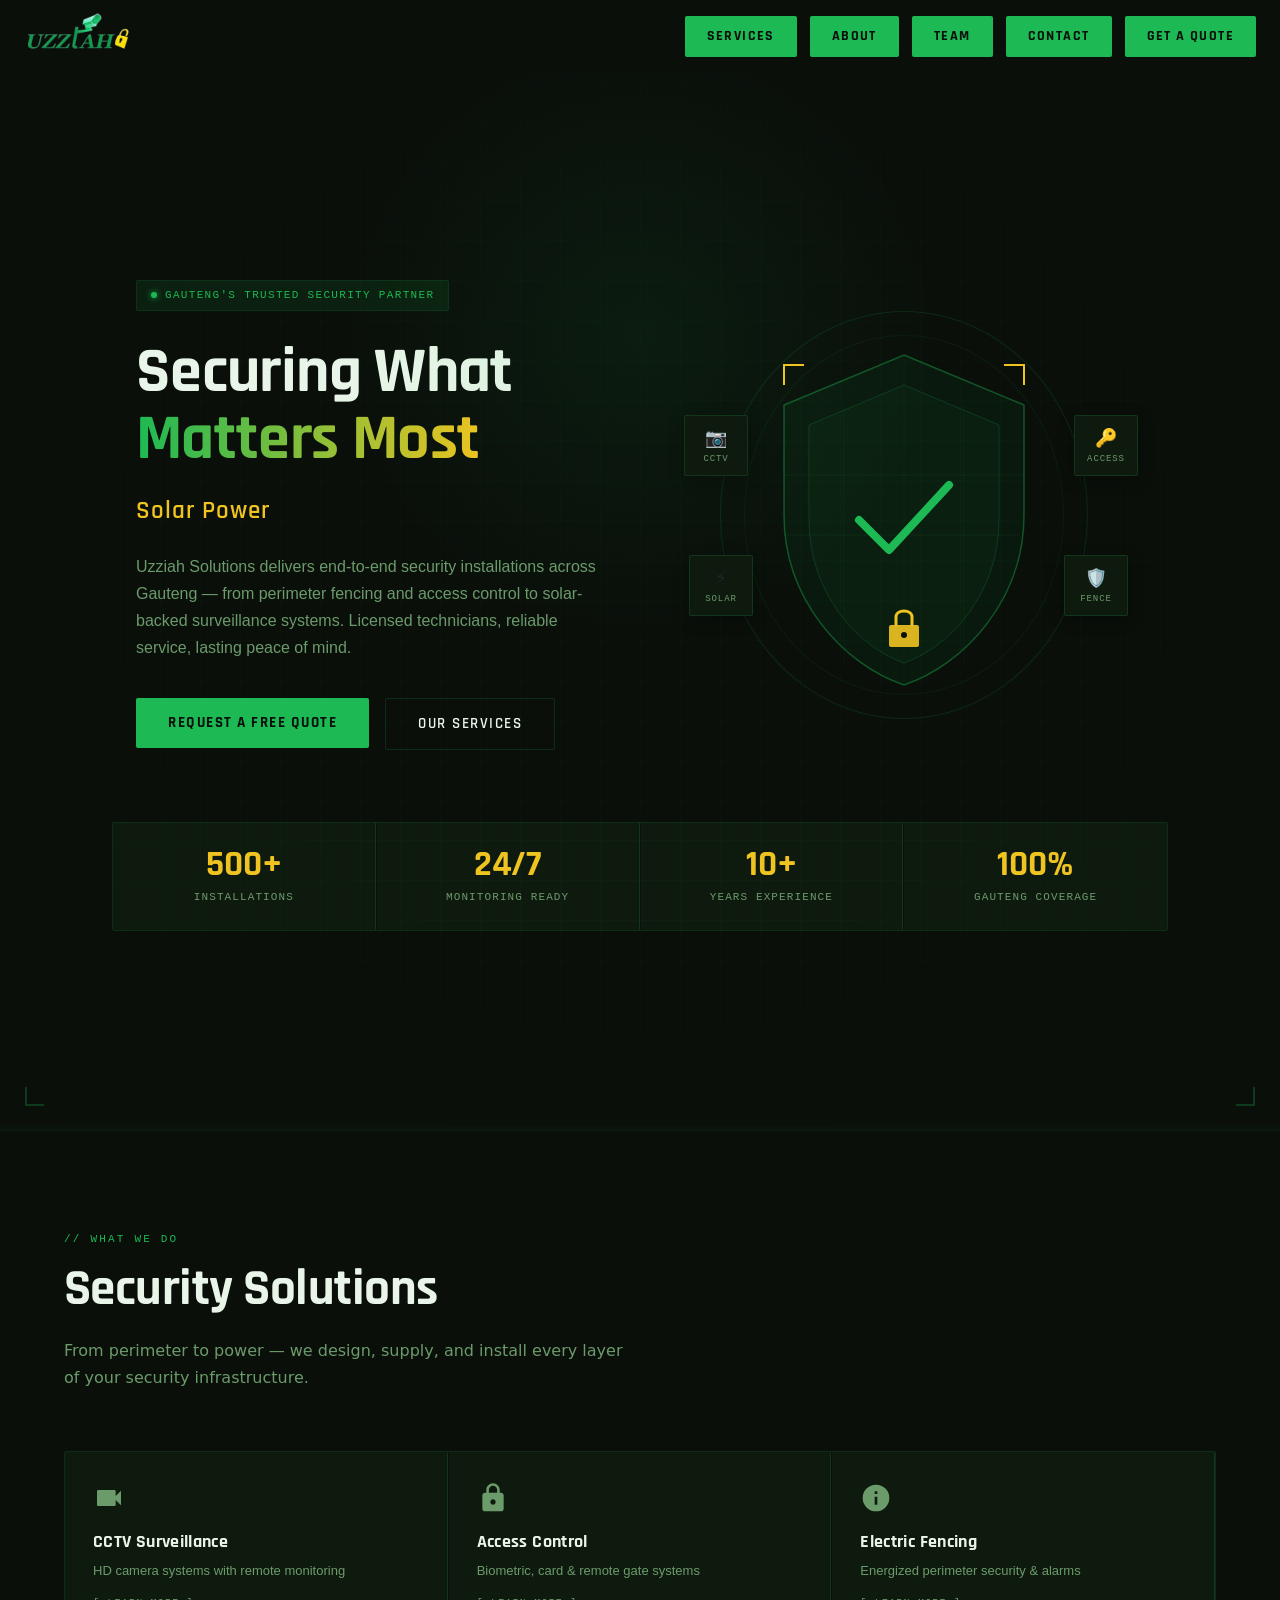
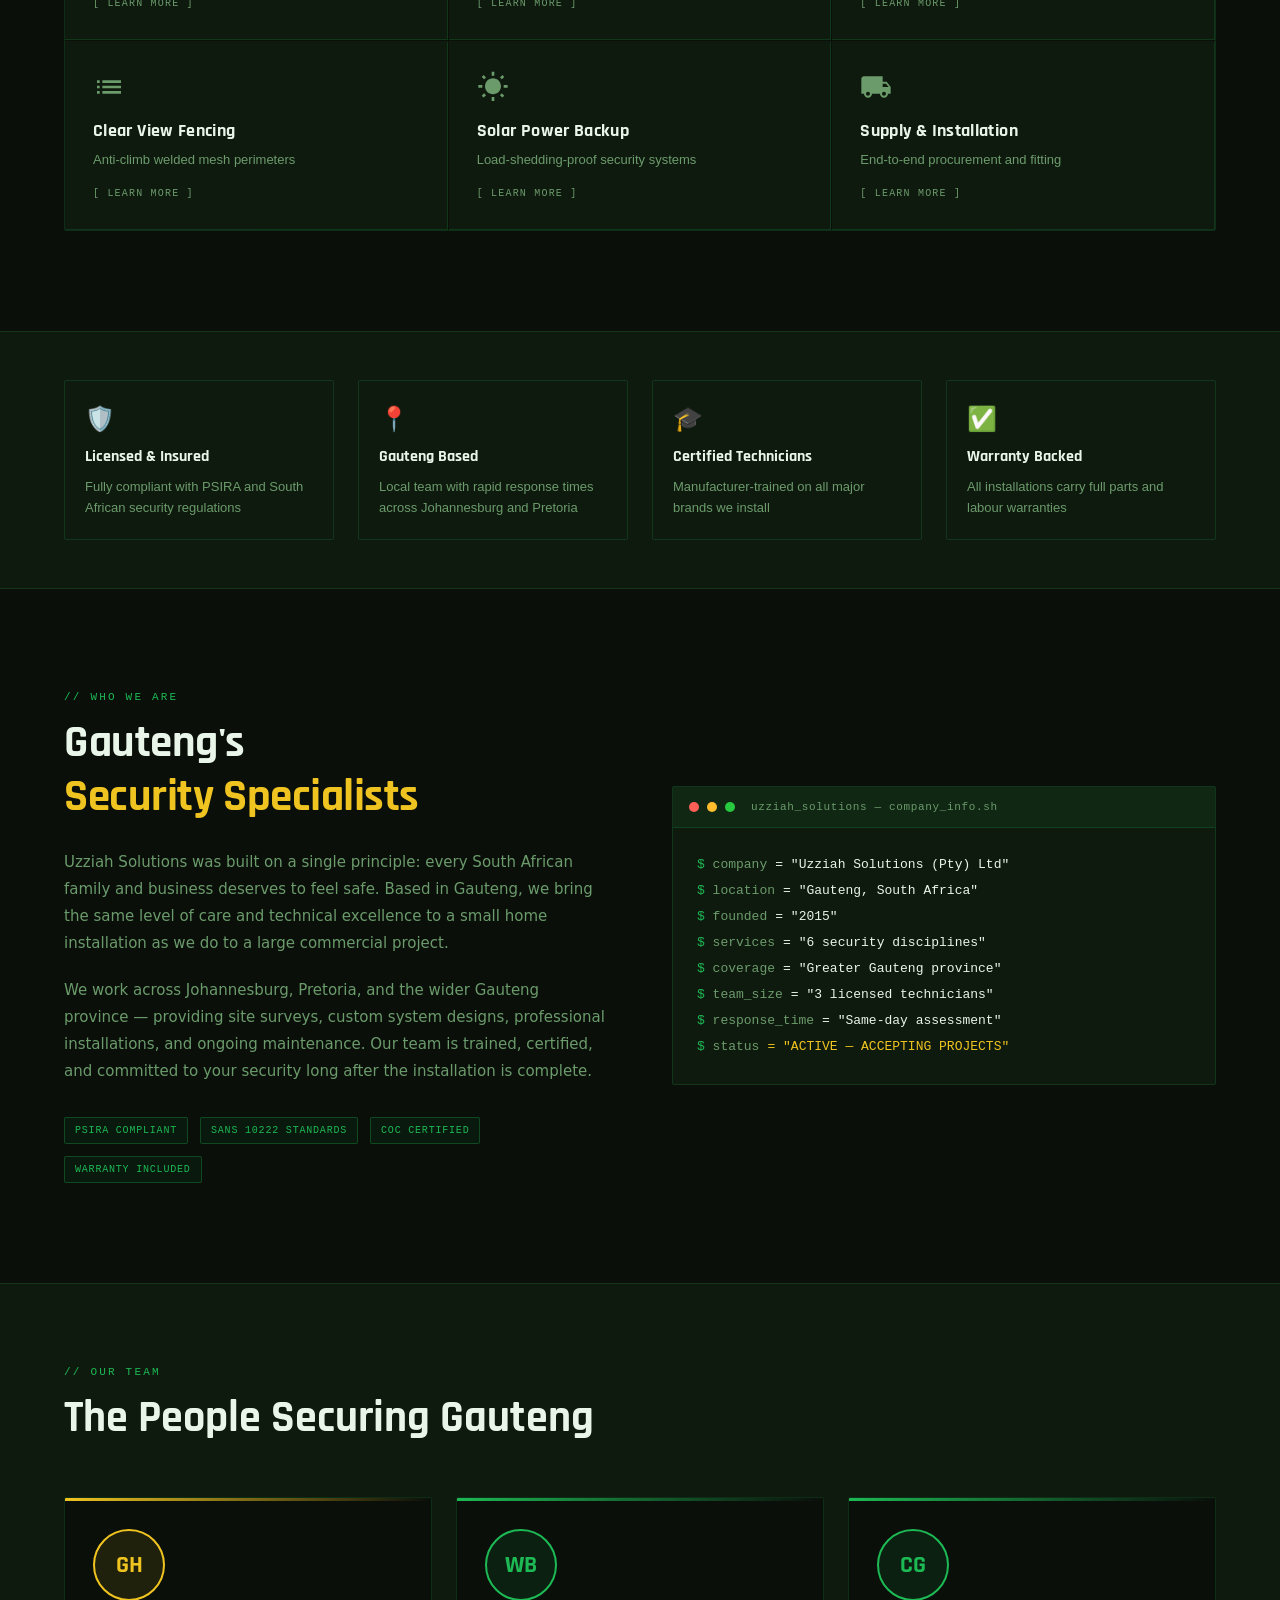
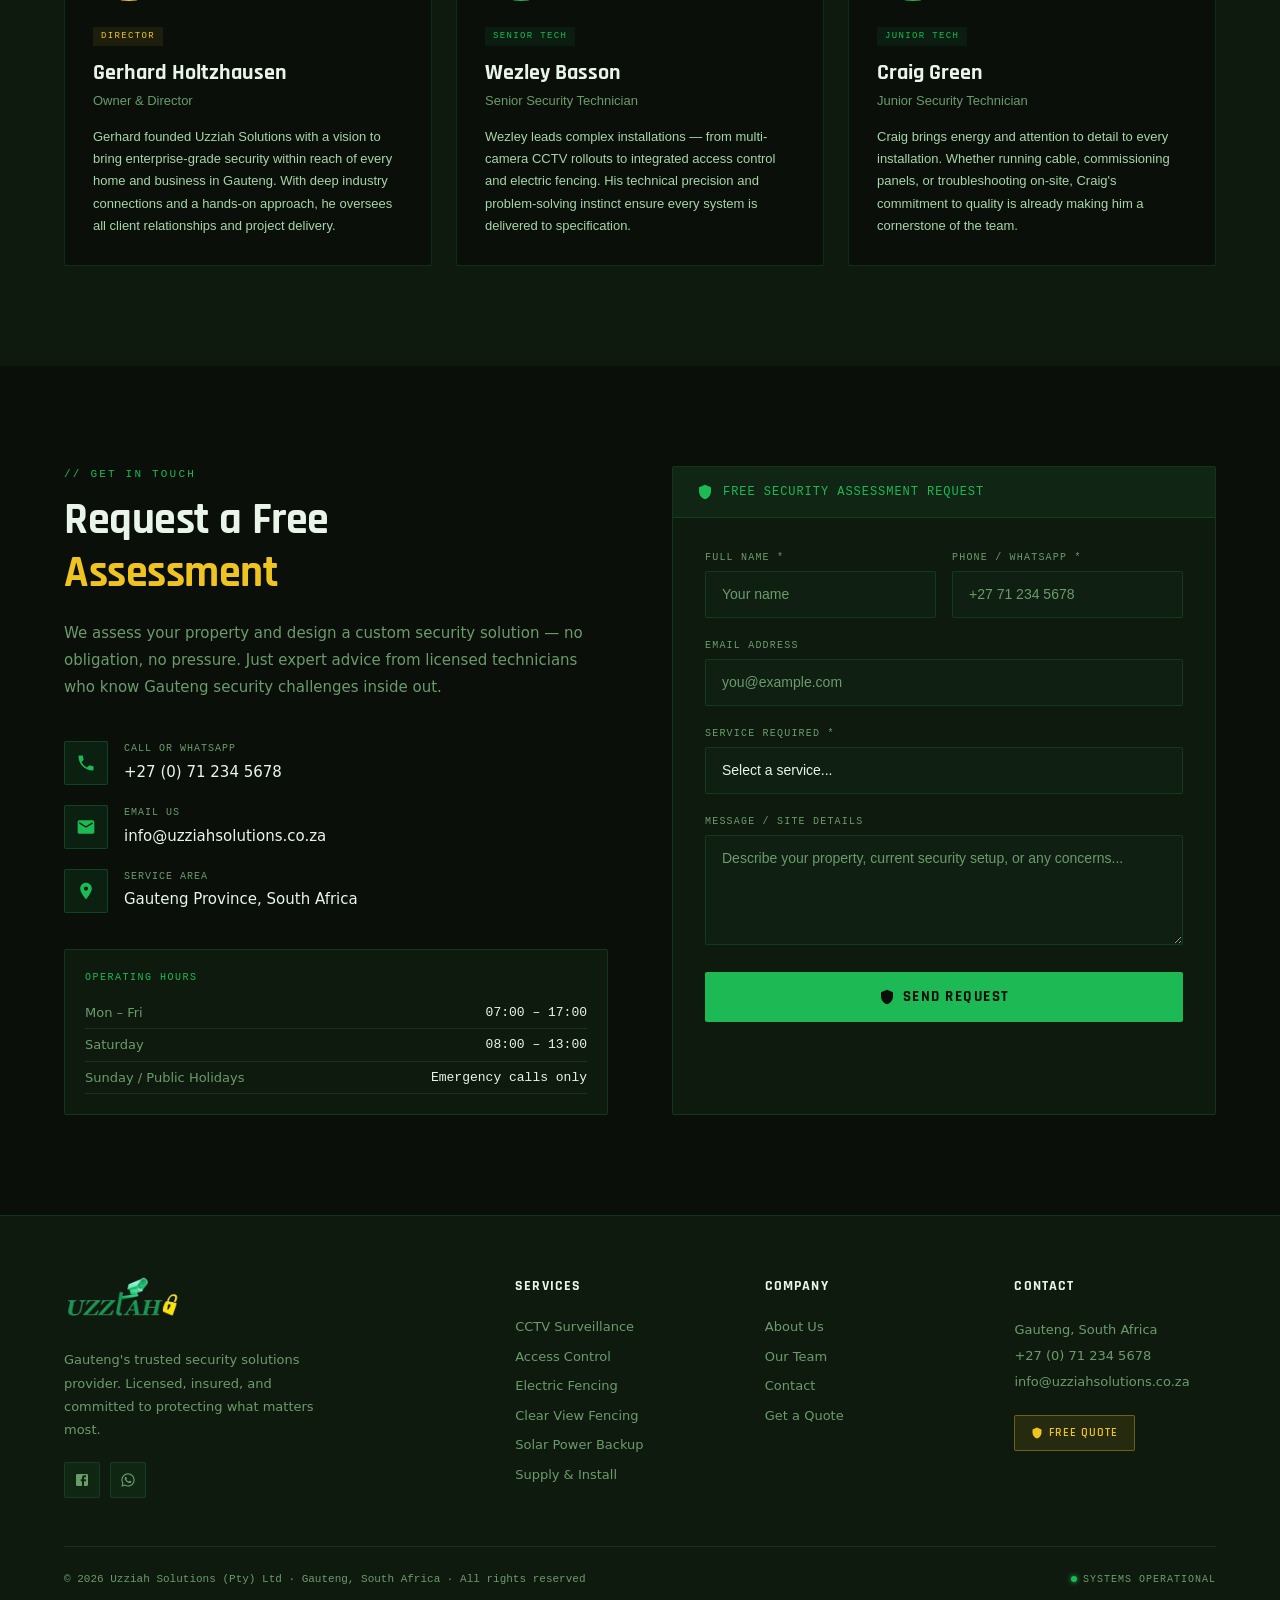
==== commit 26986bb4: "Update index.html" ====
--- a/index.html
+++ b/index.html
@@ -455,7 +455,7 @@
         <section id="team" style="padding: 80px 0px 100px; background: var(--card); border-top: 1px solid var(--border);"><div style="max-width: 1200px; margin: 0px auto; padding: 0px 24px;"><div style="margin-bottom: 52px;"><div style="font-family: var(--font-mono); font-size: 11px; color: var(--primary); letter-spacing: 0.2em; text-transform: uppercase; margin-bottom: 12px;">// Our Team</div><h2 style="font-family: var(--font-display); font-size: clamp(28px, 3.5vw, 44px); font-weight: 700; color: var(--foreground); margin: 0px;">The People Securing Gauteng</h2></div><div class="team-grid" style="display: grid; grid-template-columns: repeat(3, 1fr); gap: 24px;"><div data-hover="true" style="background: var(--background); border: 1px solid var(--border); border-radius: 2px; overflow: hidden; transition: border-color 0.2s, transform 0.2s, box-shadow 0.2s; transform: none; box-shadow: none;"><div style="height: 3px; background: linear-gradient(90deg, rgb(240, 196, 32), transparent);"></div><div style="padding: 28px;"><div style="width: 72px; height: 72px; border-radius: 50%; background: rgba(240, 196, 32, 0.094); border: 2px solid rgb(240, 196, 32); display: flex; align-items: center; justify-content: center; font-family: var(--font-display); font-weight: 700; font-size: 24px; color: rgb(240, 196, 32); margin-bottom: 20px; box-shadow: none; transition: box-shadow 0.2s;">GH</div><div style="font-family: var(--font-mono); font-size: 9px; color: rgb(240, 196, 32); letter-spacing: 0.15em; text-transform: uppercase; margin-bottom: 6px; background: rgba(240, 196, 32, 0.082); display: inline-block; padding: 3px 8px; border-radius: 1px;">DIRECTOR</div><h3 style="font-family: var(--font-display); font-size: 22px; font-weight: 700; color: var(--foreground); margin: 8px 0px 4px;">Gerhard Holtzhausen</h3><div style="font-family: var(--font-body); font-size: 13px; color: var(--muted-foreground); margin-bottom: 16px;">Owner &amp; Director</div><p style="font-family: var(--font-body); font-size: 13px; color: var(--secondary-foreground); line-height: 1.7; margin: 0px;">Gerhard founded Uzziah Solutions with a vision to bring enterprise-grade security within reach of every home and business in Gauteng. With deep industry connections and a hands-on approach, he oversees all client relationships and project delivery.</p></div></div><div data-hover="true" style="background: var(--background); border: 1px solid var(--border); border-radius: 2px; overflow: hidden; transition: border-color 0.2s, transform 0.2s, box-shadow 0.2s; transform: none; box-shadow: none;"><div style="height: 3px; background: linear-gradient(90deg, rgb(29, 185, 84), transparent);"></div><div style="padding: 28px;"><div style="width: 72px; height: 72px; border-radius: 50%; background: rgba(29, 185, 84, 0.094); border: 2px solid rgb(29, 185, 84); display: flex; align-items: center; justify-content: center; font-family: var(--font-display); font-weight: 700; font-size: 24px; color: rgb(29, 185, 84); margin-bottom: 20px; box-shadow: none; transition: box-shadow 0.2s;">WB</div><div style="font-family: var(--font-mono); font-size: 9px; color: rgb(29, 185, 84); letter-spacing: 0.15em; text-transform: uppercase; margin-bottom: 6px; background: rgba(29, 185, 84, 0.082); display: inline-block; padding: 3px 8px; border-radius: 1px;">SENIOR TECH</div><h3 style="font-family: var(--font-display); font-size: 22px; font-weight: 700; color: var(--foreground); margin: 8px 0px 4px;">Wezley Basson</h3><div style="font-family: var(--font-body); font-size: 13px; color: var(--muted-foreground); margin-bottom: 16px;">Senior Security Technician</div><p style="font-family: var(--font-body); font-size: 13px; color: var(--secondary-foreground); line-height: 1.7; margin: 0px;">Wezley leads complex installations — from multi-camera CCTV rollouts to integrated access control and electric fencing. His technical precision and problem-solving instinct ensure every system is delivered to specification.</p></div></div><div data-hover="true" style="background: var(--background); border: 1px solid var(--border); border-radius: 2px; overflow: hidden; transition: border-color 0.2s, transform 0.2s, box-shadow 0.2s; transform: none; box-shadow: none;"><div style="height: 3px; background: linear-gradient(90deg, rgb(29, 185, 84), transparent);"></div><div style="padding: 28px;"><div style="width: 72px; height: 72px; border-radius: 50%; background: rgba(29, 185, 84, 0.094); border: 2px solid rgb(29, 185, 84); display: flex; align-items: center; justify-content: center; font-family: var(--font-display); font-weight: 700; font-size: 24px; color: rgb(29, 185, 84); margin-bottom: 20px; box-shadow: none; transition: box-shadow 0.2s;">CG</div><div style="font-family: var(--font-mono); font-size: 9px; color: rgb(29, 185, 84); letter-spacing: 0.15em; text-transform: uppercase; margin-bottom: 6px; background: rgba(29, 185, 84, 0.082); display: inline-block; padding: 3px 8px; border-radius: 1px;">JUNIOR TECH</div><h3 style="font-family: var(--font-display); font-size: 22px; font-weight: 700; color: var(--foreground); margin: 8px 0px 4px;">Craig Green</h3><div style="font-family: var(--font-body); font-size: 13px; color: var(--muted-foreground); margin-bottom: 16px;">Junior Security Technician</div><p style="font-family: var(--font-body); font-size: 13px; color: var(--secondary-foreground); line-height: 1.7; margin: 0px;">Craig brings energy and attention to detail to every installation. Whether running cable, commissioning panels, or troubleshooting on-site, Craig's commitment to quality is already making him a cornerstone of the team.</p></div></div></div></div><style>
           @media (max-width: 768px) { .team-grid { grid-template-columns: 1fr !important; } }
         </style></section>
-        <section id="contact" style="padding: 100px 0px; background: var(--background);"><div style="max-width: 1200px; margin: 0px auto; padding: 0px 24px;"><div class="contact-grid" style="display: grid; grid-template-columns: 1fr 1fr; gap: 64px;"><div><div style="font-family: var(--font-mono); font-size: 11px; color: var(--primary); letter-spacing: 0.2em; text-transform: uppercase; margin-bottom: 12px;">// Get In Touch</div><h2 style="font-family: var(--font-display); font-size: clamp(28px, 3.5vw, 44px); font-weight: 700; color: var(--foreground); margin: 0px 0px 20px; letter-spacing: -0.01em;">Request a Free<br><span style="color: var(--accent);">Security Assessment</span></h2><p style="color: var(--muted-foreground); font-size: 15px; line-height: 1.8; margin-bottom: 40px;">We assess your property and design a custom security solution — no obligation, no pressure. Just expert advice from licensed technicians who know Gauteng security challenges inside out.</p><div style="display: flex; flex-direction: column; gap: 20px;"><div style="display: flex; gap: 16px; align-items: flex-start;"><div style="width: 44px; height: 44px; border-radius: 2px; background: rgba(29, 185, 84, 0.1); border: 1px solid rgba(29, 185, 84, 0.25); display: flex; align-items: center; justify-content: center; color: var(--primary); flex-shrink: 0;"><svg width="20" height="20" viewBox="0 0 24 24" fill="currentColor"><path d="M6.62 10.79c1.44 2.83 3.76 5.14 6.59 6.59l2.2-2.2c.27-.27.67-.36 1.02-.24 1.12.37 2.33.57 3.57.57.55 0 1 .45 1 1V20c0 .55-.45 1-1 1-9.39 0-17-7.61-17-17 0-.55.45-1 1-1h3.5c.55 0 1 .45 1 1 0 1.25.2 2.45.57 3.57.11.35.03.74-.25 1.02l-2.2 2.2z"></path></svg></div><div><div style="font-family: var(--font-mono); font-size: 10px; color: var(--muted-foreground); letter-spacing: 0.1em; text-transform: uppercase; margin-bottom: 4px;">Call or WhatsApp</div><a href="tel:+27712345678" style="color: var(--foreground); text-decoration: none; font-size: 15px; transition: color 0.2s;">+27 (0) 71 234 5678</a></div></div><div style="display: flex; gap: 16px; align-items: flex-start;"><div style="width: 44px; height: 44px; border-radius: 2px; background: rgba(29, 185, 84, 0.1); border: 1px solid rgba(29, 185, 84, 0.25); display: flex; align-items: center; justify-content: center; color: var(--primary); flex-shrink: 0;"><svg width="20" height="20" viewBox="0 0 24 24" fill="currentColor"><path d="M20 4H4c-1.1 0-1.99.9-1.99 2L2 18c0 1.1.9 2 2 2h16c1.1 0 2-.9 2-2V6c0-1.1-.9-2-2-2zm0 4l-8 5-8-5V6l8 5 8-5v2z"></path></svg></div><div><div style="font-family: var(--font-mono); font-size: 10px; color: var(--muted-foreground); letter-spacing: 0.1em; text-transform: uppercase; margin-bottom: 4px;">Email Us</div><a href="mailto:info@uzziahsolutions.co.za" style="color: var(--foreground); text-decoration: none; font-size: 15px; transition: color 0.2s;">info@uzziahsolutions.co.za</a></div></div><div style="display: flex; gap: 16px; align-items: flex-start;"><div style="width: 44px; height: 44px; border-radius: 2px; background: rgba(29, 185, 84, 0.1); border: 1px solid rgba(29, 185, 84, 0.25); display: flex; align-items: center; justify-content: center; color: var(--primary); flex-shrink: 0;"><svg width="20" height="20" viewBox="0 0 24 24" fill="currentColor"><path d="M12 2C8.13 2 5 5.13 5 9c0 5.25 7 13 7 13s7-7.75 7-13c0-3.87-3.13-7-7-7zm0 9.5c-1.38 0-2.5-1.12-2.5-2.5s1.12-2.5 2.5-2.5 2.5 1.12 2.5 2.5-1.12 2.5-2.5 2.5z"></path></svg></div><div><div style="font-family: var(--font-mono); font-size: 10px; color: var(--muted-foreground); letter-spacing: 0.1em; text-transform: uppercase; margin-bottom: 4px;">Service Area</div><div style="color: var(--foreground); font-size: 15px;">Gauteng Province, South Africa</div></div></div></div><div style="margin-top: 36px; background: var(--card); border: 1px solid var(--border); border-radius: 2px; padding: 20px;"><div style="font-family: var(--font-mono); font-size: 10px; color: var(--primary); letter-spacing: 0.15em; text-transform: uppercase; margin-bottom: 12px;">Operating Hours</div><div style="display: flex; justify-content: space-between; padding: 6px 0px; border-bottom: 1px solid var(--border); font-size: 13px;"><span style="color: var(--muted-foreground);">Mon – Fri</span><span style="color: var(--foreground); font-family: var(--font-mono);">07:00 – 17:00</span></div><div style="display: flex; justify-content: space-between; padding: 6px 0px; border-bottom: 1px solid var(--border); font-size: 13px;"><span style="color: var(--muted-foreground);">Saturday</span><span style="color: var(--foreground); font-family: var(--font-mono);">08:00 – 13:00</span></div><div style="display: flex; justify-content: space-between; padding: 6px 0px; border-bottom: 1px solid var(--border); font-size: 13px;"><span style="color: var(--muted-foreground);">Sunday / Public Holidays</span><span style="color: var(--foreground); font-family: var(--font-mono);">Emergency calls only</span></div></div></div><div style="background: var(--card); border: 1px solid var(--border); border-radius: 2px; overflow: hidden;"><div style="background: rgba(29, 185, 84, 0.07); border-bottom: 1px solid var(--border); padding: 16px 24px; display: flex; align-items: center; gap: 10px;"><svg width="16" height="16" viewBox="0 0 24 24" fill="var(--primary)"><path d="M12 1L3 5v6c0 5.55 3.84 10.74 9 12 5.16-1.26 9-6.45 9-12V5l-9-4z"></path></svg><span style="font-family: var(--font-mono); font-size: 12px; color: var(--primary); letter-spacing: 0.08em;">FREE SECURITY ASSESSMENT REQUEST</span></div><div style="padding: 32px;">
+        <section id="contact" style="padding: 100px 0px; background: var(--background);"><div style="max-width: 1200px; margin: 0px auto; padding: 0px 24px;"><div class="contact-grid" style="display: grid; grid-template-columns: 1fr 1fr; gap: 64px;"><div><div style="font-family: var(--font-mono); font-size: 11px; color: var(--primary); letter-spacing: 0.2em; text-transform: uppercase; margin-bottom: 12px;">// Get In Touch</div><h2 style="font-family: var(--font-display); font-size: clamp(28px, 3.5vw, 44px); font-weight: 700; color: var(--foreground); margin: 0px 0px 20px; letter-spacing: -0.01em;">Request a Free<br><span style="color: var(--accent);"> Assessment</span></h2><p style="color: var(--muted-foreground); font-size: 15px; line-height: 1.8; margin-bottom: 40px;">We assess your property and design a custom security solution — no obligation, no pressure. Just expert advice from licensed technicians who know Gauteng security challenges inside out.</p><div style="display: flex; flex-direction: column; gap: 20px;"><div style="display: flex; gap: 16px; align-items: flex-start;"><div style="width: 44px; height: 44px; border-radius: 2px; background: rgba(29, 185, 84, 0.1); border: 1px solid rgba(29, 185, 84, 0.25); display: flex; align-items: center; justify-content: center; color: var(--primary); flex-shrink: 0;"><svg width="20" height="20" viewBox="0 0 24 24" fill="currentColor"><path d="M6.62 10.79c1.44 2.83 3.76 5.14 6.59 6.59l2.2-2.2c.27-.27.67-.36 1.02-.24 1.12.37 2.33.57 3.57.57.55 0 1 .45 1 1V20c0 .55-.45 1-1 1-9.39 0-17-7.61-17-17 0-.55.45-1 1-1h3.5c.55 0 1 .45 1 1 0 1.25.2 2.45.57 3.57.11.35.03.74-.25 1.02l-2.2 2.2z"></path></svg></div><div><div style="font-family: var(--font-mono); font-size: 10px; color: var(--muted-foreground); letter-spacing: 0.1em; text-transform: uppercase; margin-bottom: 4px;">Call or WhatsApp</div><a href="tel:+27712345678" style="color: var(--foreground); text-decoration: none; font-size: 15px; transition: color 0.2s;">+27 (0) 71 234 5678</a></div></div><div style="display: flex; gap: 16px; align-items: flex-start;"><div style="width: 44px; height: 44px; border-radius: 2px; background: rgba(29, 185, 84, 0.1); border: 1px solid rgba(29, 185, 84, 0.25); display: flex; align-items: center; justify-content: center; color: var(--primary); flex-shrink: 0;"><svg width="20" height="20" viewBox="0 0 24 24" fill="currentColor"><path d="M20 4H4c-1.1 0-1.99.9-1.99 2L2 18c0 1.1.9 2 2 2h16c1.1 0 2-.9 2-2V6c0-1.1-.9-2-2-2zm0 4l-8 5-8-5V6l8 5 8-5v2z"></path></svg></div><div><div style="font-family: var(--font-mono); font-size: 10px; color: var(--muted-foreground); letter-spacing: 0.1em; text-transform: uppercase; margin-bottom: 4px;">Email Us</div><a href="mailto:info@uzziahsolutions.co.za" style="color: var(--foreground); text-decoration: none; font-size: 15px; transition: color 0.2s;">info@uzziahsolutions.co.za</a></div></div><div style="display: flex; gap: 16px; align-items: flex-start;"><div style="width: 44px; height: 44px; border-radius: 2px; background: rgba(29, 185, 84, 0.1); border: 1px solid rgba(29, 185, 84, 0.25); display: flex; align-items: center; justify-content: center; color: var(--primary); flex-shrink: 0;"><svg width="20" height="20" viewBox="0 0 24 24" fill="currentColor"><path d="M12 2C8.13 2 5 5.13 5 9c0 5.25 7 13 7 13s7-7.75 7-13c0-3.87-3.13-7-7-7zm0 9.5c-1.38 0-2.5-1.12-2.5-2.5s1.12-2.5 2.5-2.5 2.5 1.12 2.5 2.5-1.12 2.5-2.5 2.5z"></path></svg></div><div><div style="font-family: var(--font-mono); font-size: 10px; color: var(--muted-foreground); letter-spacing: 0.1em; text-transform: uppercase; margin-bottom: 4px;">Service Area</div><div style="color: var(--foreground); font-size: 15px;">Gauteng Province, South Africa</div></div></div></div><div style="margin-top: 36px; background: var(--card); border: 1px solid var(--border); border-radius: 2px; padding: 20px;"><div style="font-family: var(--font-mono); font-size: 10px; color: var(--primary); letter-spacing: 0.15em; text-transform: uppercase; margin-bottom: 12px;">Operating Hours</div><div style="display: flex; justify-content: space-between; padding: 6px 0px; border-bottom: 1px solid var(--border); font-size: 13px;"><span style="color: var(--muted-foreground);">Mon – Fri</span><span style="color: var(--foreground); font-family: var(--font-mono);">07:00 – 17:00</span></div><div style="display: flex; justify-content: space-between; padding: 6px 0px; border-bottom: 1px solid var(--border); font-size: 13px;"><span style="color: var(--muted-foreground);">Saturday</span><span style="color: var(--foreground); font-family: var(--font-mono);">08:00 – 13:00</span></div><div style="display: flex; justify-content: space-between; padding: 6px 0px; border-bottom: 1px solid var(--border); font-size: 13px;"><span style="color: var(--muted-foreground);">Sunday / Public Holidays</span><span style="color: var(--foreground); font-family: var(--font-mono);">Emergency calls only</span></div></div></div><div style="background: var(--card); border: 1px solid var(--border); border-radius: 2px; overflow: hidden;"><div style="background: rgba(29, 185, 84, 0.07); border-bottom: 1px solid var(--border); padding: 16px 24px; display: flex; align-items: center; gap: 10px;"><svg width="16" height="16" viewBox="0 0 24 24" fill="var(--primary)"><path d="M12 1L3 5v6c0 5.55 3.84 10.74 9 12 5.16-1.26 9-6.45 9-12V5l-9-4z"></path></svg><span style="font-family: var(--font-mono); font-size: 12px; color: var(--primary); letter-spacing: 0.08em;">FREE SECURITY ASSESSMENT REQUEST</span></div><div style="padding: 32px;">
             
             
             
@@ -576,4 +576,4 @@
 <script src="https://cdn.jsdelivr.net/npm/bootstrap@5.3.8/dist/js/bootstrap.bundle.min.js"></script>
 <script src="assets/js/scripts.js"></script>
 </body>
-</html>+</html>
--- a/assets/css/index.css
+++ b/assets/css/index.css
@@ -1,3 +1,23 @@
+*,
+*::before,
+*::after{
+    box-sizing:border-box;
+}
+
+html,
+body{
+    width:100%;
+    overflow-x:hidden;
+}
+
+img,
+svg,
+iframe,
+video{
+    max-width:100%;
+    height:auto;
+}
+
 :root{
      /* Backgrounds */
   --background: #0a0f0a;
@@ -491,14 +511,41 @@
         padding-left:20px!important;
         padding-right:20px!important;
     }
-}
-
+
+        #hero{
+        min-height:auto;
+        padding:120px 0 80px;
+    }
+        .LandingArea_midBox_box:last-child{
+        display: none;
+    }
+    #statsBox{
+        grid-template-columns: repeat(1, 1fr); 
+    }
+}
+
+
+#statsBox{
+    display: grid;
+    grid-template-columns: repeat(4, 1fr); 
+    gap: 1px; margin-top: 72px; 
+    border: 1px solid var(--border); 
+    border-radius: 2px; 
+    overflow: hidden; 
+    opacity: 1; 
+    transition: opacity 1s 0.6s;
+}
 
 /* ==========================================
    SMALL PHONES (480px)
 ========================================== */
 @media (max-width:480px){
-
+        .LandingArea_midBox_box:last-child{
+        display: none;
+    }
+    #statsBox{
+        grid-template-columns: repeat(1, 1fr); 
+    }
     .NavBar{
         height:64px;
     }
@@ -565,4 +612,24 @@
     #NavBoxButtonContainer.active{
         right:0;
     }
+}
+
+@media (max-width:558px){
+
+    .contact-grid,
+    .about-grid,
+    .team-grid,
+    .trust-grid,
+    .detail-grid{
+        grid-template-columns:1fr !important;
+    }
+
+    .detail-grid ul{
+        grid-template-columns:1fr !important;
+    }
+    #statsBox{
+        grid-template-columns: repeat(1, 1fr); 
+    }
+
+
 }
